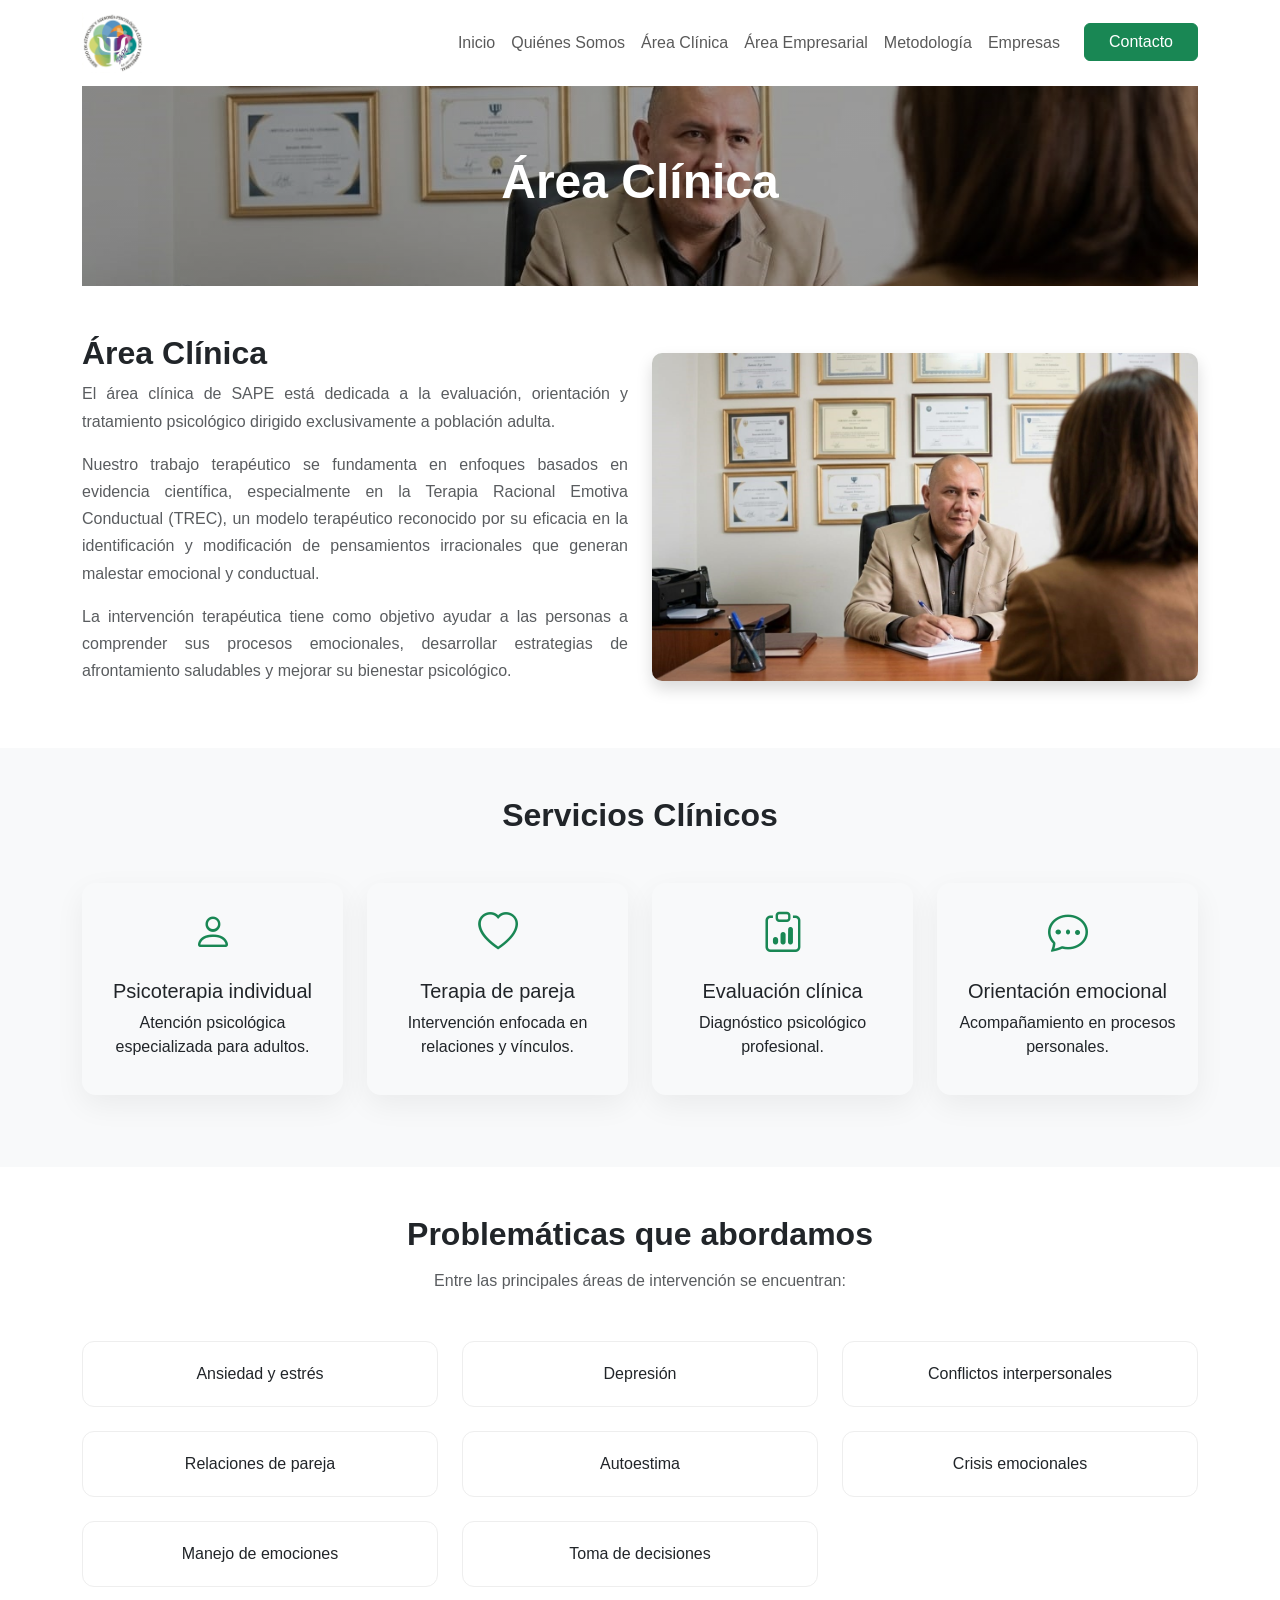
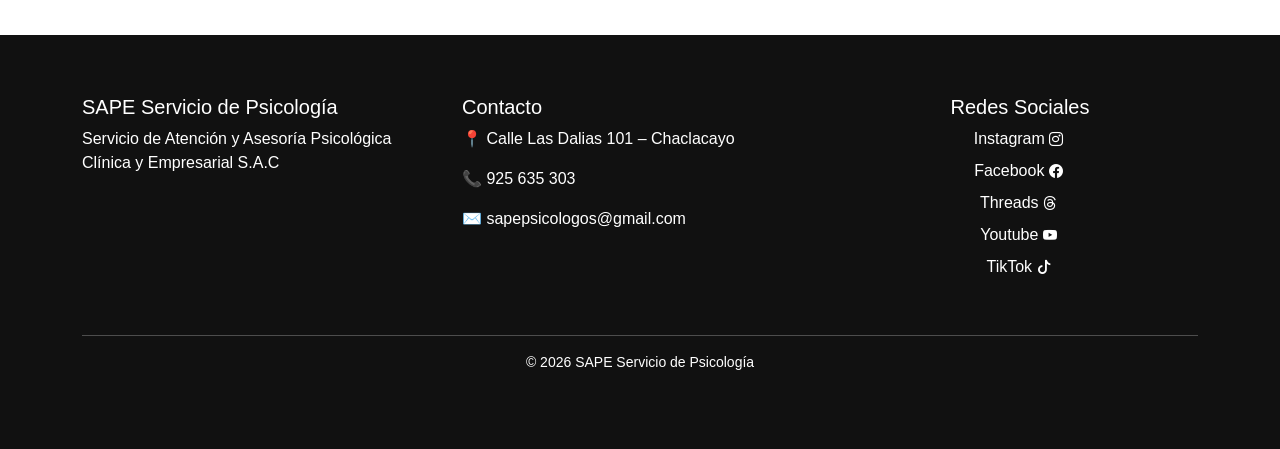
==== area-clinica.html @ 6db3fa70 "start commit" ====
<!DOCTYPE html>
<html lang="es">

<head>
<meta charset="UTF-8">
<meta name="viewport" content="width=device-width, initial-scale=1.0">

<title>Área Clínica | SAPE</title>

<!-- Bootstrap -->
  <link href="https://cdn.jsdelivr.net/npm/bootstrap@5.3.0/dist/css/bootstrap.min.css" rel="stylesheet">

  <!-- Bootstrap Icons -->
  <link href="https://cdn.jsdelivr.net/npm/bootstrap-icons@1.11.3/font/bootstrap-icons.css" rel="stylesheet">

  <!-- CSS -->
  <link rel="stylesheet" href="css/styles.css">

</head>

<body>

<header class="header">
<div class="container">

<nav class="navbar navbar-expand-lg">

<a class="navbar-brand" href="index.html">
<img src="assets/img/logo-sape.jpeg" class="logo-img">
</a>

<button class="navbar-toggler" type="button" data-bs-toggle="collapse" data-bs-target="#menu">
☰
</button>

<div class="collapse navbar-collapse" id="menu">
<ul class="navbar-nav ms-auto">
        <li class="nav-item">
            <a class="nav-link" href="index.html">Inicio</a>
        </li>

        <li class="nav-item">
            <a class="nav-link" href="quienes-somos.html">Quiénes Somos</a>
        </li>

        <li class="nav-item">
            <a class="nav-link" href="area-clinica.html">Área Clínica</a>
        </li>

        <li class="nav-item">
            <a class="nav-link" href="area-empresarial.html">Área Empresarial</a>
        </li>

        <li class="nav-item">
            <a class="nav-link" href="metodologia.html">Metodología</a>
        </li>

        <li class="nav-item">
            <a class="nav-link" href="empresas.html">Empresas</a>
        </li>

        <li class="nav-item">
            <a class="btn btn-success ms-lg-3 px-4" href="contacto.html">Contacto</a>
        </li>

</ul>
</div>

</nav>

<section class="hero-clinica text-white d-flex align-items-center">
  <div class="container text-center">
    <h1 class="fw-bold display-5">Área Clínica</h1>
    
  </div>
</section>

</div>
</header>

<section class="section py-5">
  <div class="container">
  <div class="row align-items-center">

  <div class="col-lg-6">
    <h2 class="fw-bold md-3">Área Clínica</h2>

      <p class="texto-justificado text-muted">
        El área clínica de SAPE está dedicada a la evaluación, orientación y tratamiento psicológico
        dirigido exclusivamente a población adulta.
      </p>

      <p class="texto-justificado text-muted">
        Nuestro trabajo terapéutico se fundamenta en enfoques basados en evidencia científica,
        especialmente en la Terapia Racional Emotiva Conductual (TREC), un modelo terapéutico 
        reconocido por su eficacia en la identificación y modificación de pensamientos irracionales que generan malestar emocional y conductual.
      </p>

      <p class="texto-justificado text-muted">
        La intervención terapéutica tiene como objetivo ayudar a las personas a comprender sus procesos emocionales, desarrollar estrategias de afrontamiento saludables y mejorar su bienestar psicológico.
      </p>
      </div>

      <div class="col-lg-6">
        <img src="assets/img/clinica.jpeg" class="img-fluid shadow">
      </div>
      </div>
      </div>
</section>

      <section class="py-5 bg-light">
  <div class="container text-center">
    <h2 class="fw-bold mb-5">Servicios Clínicos</h2>

    <div class="row">

      <div class="col-md-3 mb-4">
        <div class="service-card h-100">
          <i class="bi bi-person fs-1 text-success"></i>
          <h5 class="mt-3">Psicoterapia individual</h5>
          <p>Atención psicológica especializada para adultos.</p>
        </div>
      </div>

      <div class="col-md-3 mb-4">
        <div class="service-card h-100">
          <i class="bi bi-heart fs-1 text-success"></i>
          <h5 class="mt-3">Terapia de pareja</h5>
          <p>Intervención enfocada en relaciones y vínculos.</p>
        </div>
      </div>

      <div class="col-md-3 mb-4">
        <div class="service-card h-100">
          <i class="bi bi-clipboard-data fs-1 text-success"></i>
          <h5 class="mt-3">Evaluación clínica</h5>
          <p>Diagnóstico psicológico profesional.</p>
        </div>
      </div>

      <div class="col-md-3 mb-4">
        <div class="service-card h-100">
          <i class="bi bi-chat-dots fs-1 text-success"></i>
          <h5 class="mt-3">Orientación emocional</h5>
          <p>Acompañamiento en procesos personales.</p>
        </div>
      </div>

    </div>
  </div>
</section>

<section class="py-5">
  <div class="container">
    <h2 class="fw-bold text-center mb-3">Problemáticas que abordamos</h2>
    <p class="text-center text-muted mb-5">
      Entre las principales áreas de intervención se encuentran:
    </p>

    <div class="row">

      <div class="col-md-4 mb-4">
        <div class="problema-card">
          Ansiedad y estrés
        </div>
      </div>

      <div class="col-md-4 mb-4">
        <div class="problema-card">
          Depresión
        </div>
      </div>

      <div class="col-md-4 mb-4">
        <div class="problema-card">
          Conflictos interpersonales
        </div>
      </div>

      <div class="col-md-4 mb-4">
        <div class="problema-card">
          Relaciones de pareja
        </div>
      </div>

      <div class="col-md-4 mb-4">
        <div class="problema-card">
          Autoestima
        </div>
      </div>

      <div class="col-md-4 mb-4">
        <div class="problema-card">
          Crisis emocionales
        </div>
      </div>

      <div class="col-md-4 mb-center">
        <div class="problema-card">
          Manejo de emociones
        </div>
      </div>

      <div class="col-md-4 mb-center">
        <div class="problema-card">
          Toma de decisiones
        </div>
      </div>

    </div>
  </div>
</section>

<!-- FOOTER -->
 <footer class="footer">
      <div class="container">
        <div class="row g-4">
          <div class="col-lg-4">
            <h5>SAPE Servicio de Psicología</h5>

            <p>
              Servicio de Atención y Asesoría Psicológica Clínica y Empresarial
              S.A.C
            </p>
          </div>

          <div class="col-lg-4">
            <h5>Contacto</h5>

            <p>📍 Calle Las Dalias 101 – Chaclacayo</p>

            <p>📞 925 635 303</p>

            <p>✉️ sapepsicologos@gmail.com</p>
          </div>

          <div class="col-lg-4 text-center">
            <h5>Redes Sociales</h5>

            <a href="https://www.instagram.com/sapepsicologia" target="_blank">Instagram
            <i class="bi bi-instagram"></i>
            </a>

            <a href="https://www.facebook.com/sapepsicologos" target="_blank">Facebook
            <i class="bi bi-facebook"></i>
            </a>

            <a href="https://threads.net/@sapepsicologia" target="_blank">Threads
            <i class="bi bi-threads"></i>
            </a>

            <a href="https://www.youtube.com/@sapepsicologos" target="_blank">Youtube
            <i class="bi bi-youtube"></i>
            </a>
          
            <a href="https://www.tiktok.com/@sapepsicologos" target="_blank">TikTok
            <i class="bi bi-tiktok"></i>
            </a>
              
          </div>
        </div>

        <hr class="mt-5" />

        <p class="text-center small">© 2026 SAPE Servicio de Psicología</p>
         
      </div>
    </footer>

    <script src="https://cdn.jsdelivr.net/npm/bootstrap@5.3.8/dist/js/bootstrap.bundle.min.js"></script>
    <script src="js/main.js"></script>
  </body>
</html>
---- css/styles.css ----
body {
  font-family: Arial, Helvetica, sans-serif;
}

/* NAVBAR */

.logo-img{
  max-height: 60px;
  width: auto;
}

.navbar {
  position:relative;
  z-index: 1000;
  transition: all 0.3s ease;
}

.nav-menu{
  pointer-events: auto;
}

.nav-link{
  cursor:pointer;
}

.navbar.scrolled {
  background: white;
  box-shadow: 0 10px 20px rgba(0, 0, 0, 0.08);
  padding: 10px 0;
}

/* HERO */

.hero-quienes {
  height: 300px;
  background: linear-gradient(rgba(0,0,0,0.6), rgba(0,0,0,0.6)),
              url('../assets/img/hero.jpeg');
  background-size: cover;
  background-position: center;
}

.hero {
  background: linear-gradient(135deg, #198754, #157347);
  color: rgb(248, 246, 246);
  padding: 140px 0;
  border-radius: 6px;
}

.img-fluid{
  border-radius: 10px;
}
/* SERVICES */

.service-card {
  max-width: 350px;
  margin:auto;
  border: none;
  align-items: center;
  border-radius: 14px;
  box-shadow: 0 10px 30px rgba(0, 0, 0, 0.06);
  transition: transform 0.35s ease, box-shadow 0.35s ease;
  padding: 20px;
}

.service-card:hover {
  transform: translateY(-8px);
  box-shadow: 0 20px 50px rgba(0, 0, 0, 0.12);
}

.service-icon {
  font-size: 60px;
}

/* CLIENTS */

.client-logo {
  max-width: 130px;
  margin: auto;
  display: block;
  filter:grayscale(none);
  opacity:1;

  transition: transform 0.3s ease, box-shadow 0.3s ease;

}

.client-logo:hover{
  filter:grayscale(none);
  opacity:1;
  transform:scale(1.08);
}

/* BENEFITS */

.benefit-item {
  display: flex;
  gap: 15px;
  margin-bottom: 20px;
  align-items: flex-start;
}

.benefit-icon {
  width: 40px;
  height: 40px;
  display: flex;
  align-items: center;
  justify-content: center;
  background: #198754;
  color: white;
  border-radius: 50%;
  font-weight: bold;
  flex-shrink: 0;
}

.benefits img {
  box-shadow: 0 20px 40px rgba(0, 0, 0, 0.1);
}
/* STATS */

.stats {
  background: #198754;
  color: white;
  padding: 80px 0;
}

.stats h2 {
  font-size: 40px;
  font-weight: bold;
}

/* TESTIMONIOS */

.testimonial-card {
  background: white;
  padding: 30px;
  border-radius: 14px;
  box-shadow: 0 10px 30px rgba(0, 0, 0, 0.08);
  transition: transform 0.35s ease, box-shadow 0.35s ease;
}

.testimonial-card:hover {
  transform: translateY(-8px);
  box-shadow: 0 20px 50px rgba(0, 0, 0, 0.15);
}

.testimonial-text {
  font-style: italic;
  color: #555;
  margin-bottom: 15px;
}

.testimonial-stars {
  color: #ffc107;
  font-size: 20px;
  margin-bottom: 10px;
}

.testimonial-author {
  font-weight: 600;
  color: #333;
  margin: 0;
}

/* CTA */

.cta {
  padding: 80px 0;
}

/* FOOTER */

.footer {
  background: #111;
  color: white;
  padding: 60px 0;
  text-decoration: none;
}

/* SCROLL ANIMATION */

.reveal {
  opacity: 0;
  transform: translateY(40px);
  transition: all 0.8s ease;
}

.reveal.active {
  opacity: 1;
  transform: translateY(0);
}

.footer a {
  display: block;
  margin-bottom: 8px;
  color: white;
  text-decoration: none;
  transition: 0.3s;
}

.footer a i {
  margin-right: 3px;
  font-size: 14px;
}

.footer a:hover {
  color: #3fa796;
}

.card-hover:hover {
  transform: translateY(-6px);
  box-shadow: 0 10px 25px rgba(0,0,0,0.6);
}

.valor-card {
  transition: 0.3s;
}

.valor-card:hover {
  background: #f8f9fa;
  transform: scale(1.03);
}

.texto-justificado{
  text-align:justify;
  line-height: 1.7;
  text-align-last: left;
}

.hero-clinica {
  height: 200px;
  background: linear-gradient(rgba(0,0,0,0.35), rgba(0,0,0,0.35)),
              url('../assets/img/clinica.jpeg');
  background-size: cover;
  background-position: center;
}

.problema-card {
  background: white;
  padding: 20px;
  border-radius: 12px;
  text-align: center;
  font-weight: 500;
  border: 1px solid #eee;
  transition: all 0.3s ease;
}

.problema-card:hover {
  background: #198754;
  color: white;
  transform: translateY(-6px);
  box-shadow: 0 10px 25px rgba(0,0,0,0.1);
}

.hero-empresarial {
  height: 300px;
  background: linear-gradient(rgba(0,0,0,0.4), rgba(0,0,0,0.4)),
              url('../assets/img/team.jpeg');
  background-size: cover;
  background-position: center;
}
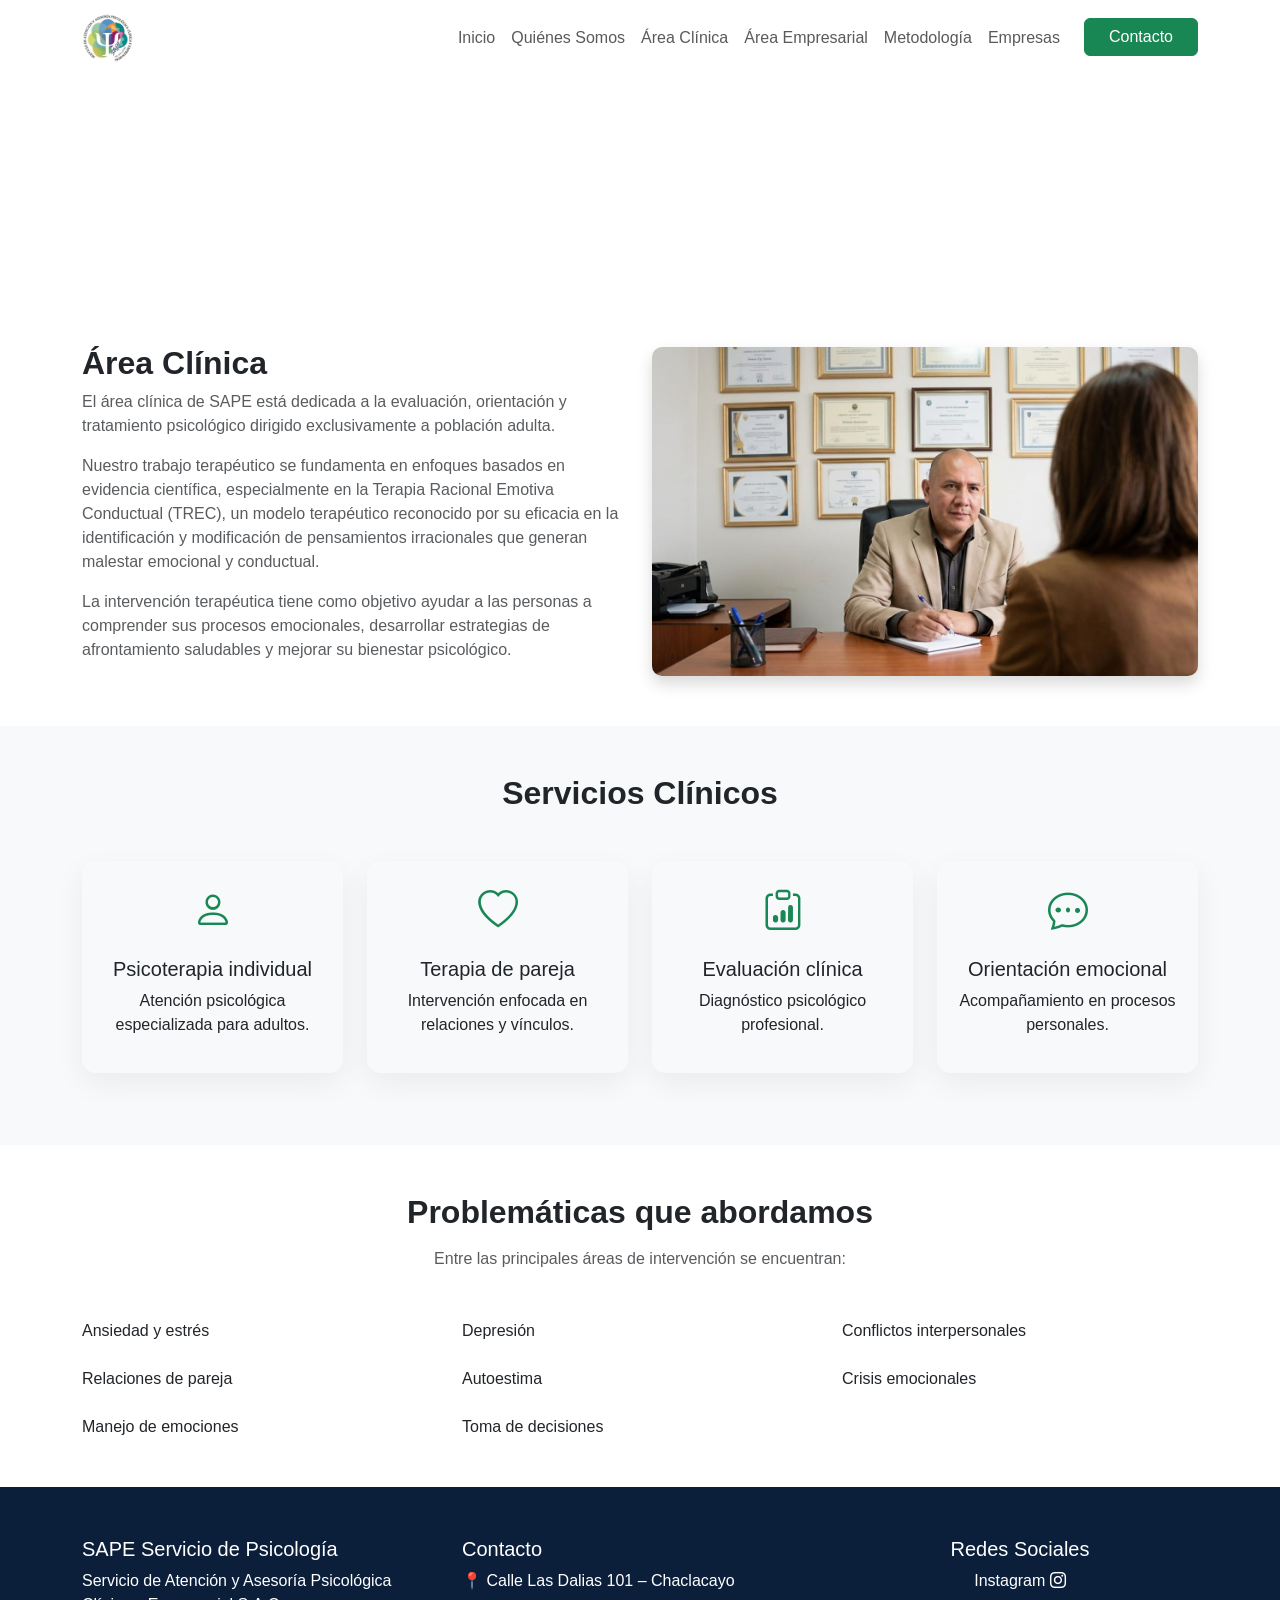
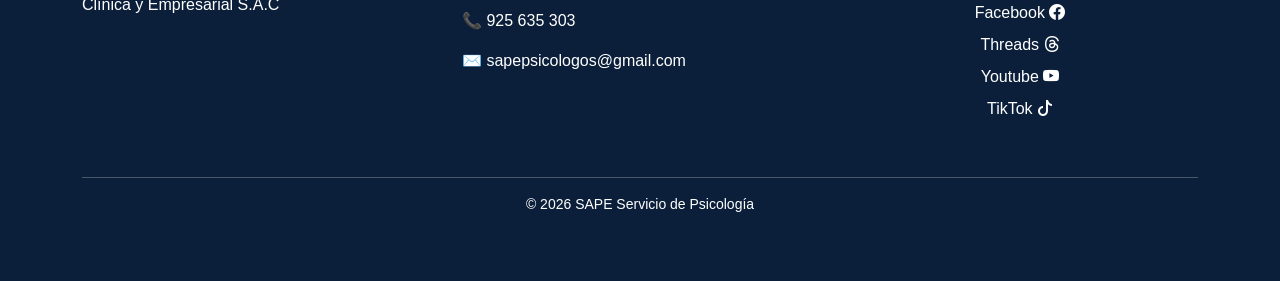
==== commit d4dc30c5: "Actualización del sitio" ====
--- a/area-clinica.html
+++ b/area-clinica.html
@@ -67,6 +67,9 @@
 </div>
 
 </nav>
+
+</div>
+</header>
 
 <section class="hero-clinica text-white d-flex align-items-center">
   <div class="container text-center">
@@ -74,9 +77,6 @@
     
   </div>
 </section>
-
-</div>
-</header>
 
 <section class="section py-5">
   <div class="container">
--- a/css/styles.css
+++ b/css/styles.css
@@ -1,122 +1,132 @@
-body {
+/* RESET */
+* {
+  margin: 0;
+  padding: 0;
+  box-sizing: border-box;
+}
+
+html, body {
+  overflow-x: hidden;
+  width: 100%;
   font-family: Arial, Helvetica, sans-serif;
 }
 
+/* VARIABLES */
+:root {
+  --azul-principal: #0b1f3a;
+  --verde-acento: #3fa796;
+  --gris-claro: #f4f6f9;
+}
+
 /* NAVBAR */
-
-.logo-img{
-  max-height: 60px;
+.logo-img {
+  height: 50px;
   width: auto;
+  border-radius: 20%;
 }
 
 .navbar {
-  position:relative;
   z-index: 1000;
   transition: all 0.3s ease;
 }
 
-.nav-menu{
-  pointer-events: auto;
-}
-
-.nav-link{
-  cursor:pointer;
-}
-
 .navbar.scrolled {
   background: white;
-  box-shadow: 0 10px 20px rgba(0, 0, 0, 0.08);
-  padding: 10px 0;
+  box-shadow: 0 10px 20px rgba(0,0,0,0.08);
 }
 
 /* HERO */
-
-.hero-quienes {
-  height: 300px;
-  background: linear-gradient(rgba(0,0,0,0.6), rgba(0,0,0,0.6)),
-              url('../assets/img/hero.jpeg');
-  background-size: cover;
-  background-position: center;
-}
-
 .hero {
   background: linear-gradient(135deg, #198754, #157347);
   color: rgb(248, 246, 246);
-  padding: 140px 0;
-  border-radius: 6px;
-}
-
-.img-fluid{
+  padding: 100px 0;
+  min-height: auto;
+  display: flex;
+  align-items: center;
+  overflow: hidden;
+}
+
+.hero-img{
+    width:100%;
+    height: auto;
+    display: block;
+}
+
+.hero-empresarial,
+.hero-quienes,
+.hero-clinica {
+  background: linear-gradient(135 deg, #0b1f3a, #3fa796);
+  height: 220px;
+  display:flex;
+  align-items:center;
+  justify-content: center;
+  text-align: center;
+  color: white;
+}
+
+.hero-clinica h1{
+  margin:0;
+}
+.hero-empresarial {
+  background: linear-gradient(rgba(0,0,0,0.4), rgba(0,0,0,0.4)),
+              url('../assets/img/team.jpeg');
+}
+
+/* IMAGES */
+.img-fluid {
   border-radius: 10px;
 }
+
 /* SERVICES */
-
 .service-card {
   max-width: 350px;
-  margin:auto;
-  border: none;
-  align-items: center;
+  margin: auto;
   border-radius: 14px;
-  box-shadow: 0 10px 30px rgba(0, 0, 0, 0.06);
-  transition: transform 0.35s ease, box-shadow 0.35s ease;
+  box-shadow: 0 10px 30px rgba(0,0,0,0.06);
+  transition: 0.3s;
   padding: 20px;
 }
 
 .service-card:hover {
   transform: translateY(-8px);
-  box-shadow: 0 20px 50px rgba(0, 0, 0, 0.12);
+  box-shadow: 0 20px 50px rgba(0,0,0,0.12);
 }
 
 .service-icon {
   font-size: 60px;
 }
 
-/* CLIENTS */
-
+/* CLIENT LOGOS */
 .client-logo {
   max-width: 130px;
   margin: auto;
   display: block;
-  filter:grayscale(none);
-  opacity:1;
-
-  transition: transform 0.3s ease, box-shadow 0.3s ease;
-
-}
-
-.client-logo:hover{
-  filter:grayscale(none);
-  opacity:1;
-  transform:scale(1.08);
+  transition: 0.3s;
+}
+
+.client-logo:hover {
+  transform: scale(1.08);
 }
 
 /* BENEFITS */
-
 .benefit-item {
   display: flex;
   gap: 15px;
   margin-bottom: 20px;
-  align-items: flex-start;
 }
 
 .benefit-icon {
   width: 40px;
   height: 40px;
+  background: #198754;
+  color: white;
   display: flex;
   align-items: center;
   justify-content: center;
-  background: #198754;
-  color: white;
   border-radius: 50%;
-  font-weight: bold;
-  flex-shrink: 0;
-}
-
-.benefits img {
-  box-shadow: 0 20px 40px rgba(0, 0, 0, 0.1);
-}
+}
+
 /* STATS */
-
 .stats {
   background: #198754;
   color: white;
@@ -129,59 +139,62 @@
 }
 
 /* TESTIMONIOS */
-
 .testimonial-card {
   background: white;
   padding: 30px;
   border-radius: 14px;
-  box-shadow: 0 10px 30px rgba(0, 0, 0, 0.08);
-  transition: transform 0.35s ease, box-shadow 0.35s ease;
+  box-shadow: 0 10px 30px rgba(0,0,0,0.08);
+  transition: 0.3s;
 }
 
 .testimonial-card:hover {
   transform: translateY(-8px);
-  box-shadow: 0 20px 50px rgba(0, 0, 0, 0.15);
+  box-shadow: 0 20px 50px rgba(0,0,0,0.15);
 }
 
 .testimonial-text {
   font-style: italic;
   color: #555;
-  margin-bottom: 15px;
 }
 
 .testimonial-stars {
   color: #ffc107;
-  font-size: 20px;
-  margin-bottom: 10px;
 }
 
 .testimonial-author {
   font-weight: 600;
-  color: #333;
-  margin: 0;
 }
 
 /* CTA */
-
 .cta {
+  background: var(--verde-acento);
+  color: white;
   padding: 80px 0;
 }
 
-/* FOOTER */
-
+/* FOOTER (UNIFICADO) */
 .footer {
-  background: #111;
-  color: white;
-  padding: 60px 0;
+  background: var(--azul-principal);
+  color: white;
+  padding: 50px 0;
+}
+
+.footer a {
+  color: white;
   text-decoration: none;
-}
-
-/* SCROLL ANIMATION */
-
+  display: block;
+  margin-bottom: 8px;
+}
+
+.footer a:hover {
+  color: var(--verde-acento);
+}
+
+/* ANIMACIÓN */
 .reveal {
-  opacity: 0;
+  opacity: 1;
   transform: translateY(40px);
-  transition: all 0.8s ease;
+  transition: 0.8s;
 }
 
 .reveal.active {
@@ -189,72 +202,54 @@
   transform: translateY(0);
 }
 
-.footer a {
-  display: block;
-  margin-bottom: 8px;
-  color: white;
-  text-decoration: none;
-  transition: 0.3s;
-}
-
-.footer a i {
-  margin-right: 3px;
-  font-size: 14px;
-}
-
-.footer a:hover {
-  color: #3fa796;
-}
-
-.card-hover:hover {
-  transform: translateY(-6px);
-  box-shadow: 0 10px 25px rgba(0,0,0,0.6);
-}
-
-.valor-card {
-  transition: 0.3s;
-}
-
-.valor-card:hover {
-  background: #f8f9fa;
-  transform: scale(1.03);
-}
-
-.texto-justificado{
-  text-align:justify;
-  line-height: 1.7;
-  text-align-last: left;
-}
-
-.hero-clinica {
-  height: 200px;
-  background: linear-gradient(rgba(0,0,0,0.35), rgba(0,0,0,0.35)),
-              url('../assets/img/clinica.jpeg');
-  background-size: cover;
-  background-position: center;
-}
-
-.problema-card {
-  background: white;
-  padding: 20px;
-  border-radius: 12px;
-  text-align: center;
-  font-weight: 500;
-  border: 1px solid #eee;
-  transition: all 0.3s ease;
-}
-
-.problema-card:hover {
-  background: #198754;
-  color: white;
-  transform: translateY(-6px);
-  box-shadow: 0 10px 25px rgba(0,0,0,0.1);
-}
-
-.hero-empresarial {
-  height: 300px;
-  background: linear-gradient(rgba(0,0,0,0.4), rgba(0,0,0,0.4)),
-              url('../assets/img/team.jpeg');
-  background-size: cover;
-  background-position: center;
+/* RESPONSIVE */
+@media (max-width: 768px) {
+
+  .logo-img {
+    height: 40px;
+  }
+
+  .hero {
+    padding: 60px 20px;
+    min-height: auto;
+    text-align: center;
+  }
+
+  .hero-img{
+    margin-top: 20px;
+  }
+
+  .hero h1 {
+    font-size: 28px;
+  }
+
+  .hero-clinica{
+    height: 180px;
+    padding:20px;
+  }
+
+  .hero-clinica h1{
+    font-size: 26px;
+  }
+
+  .about-grid {
+    grid-template-columns: 1fr;
+  }
+
+  .valores-grid {
+    grid-template-columns: 1fr;
+  }
+
+  .stats h2 {
+    font-size: 30px;
+  }
+  .reveal {
+    opacity: 1;
+    transform: none;
+  }
+
+.section{
+    position: relative;
+    z-index:1;
+  }
 }
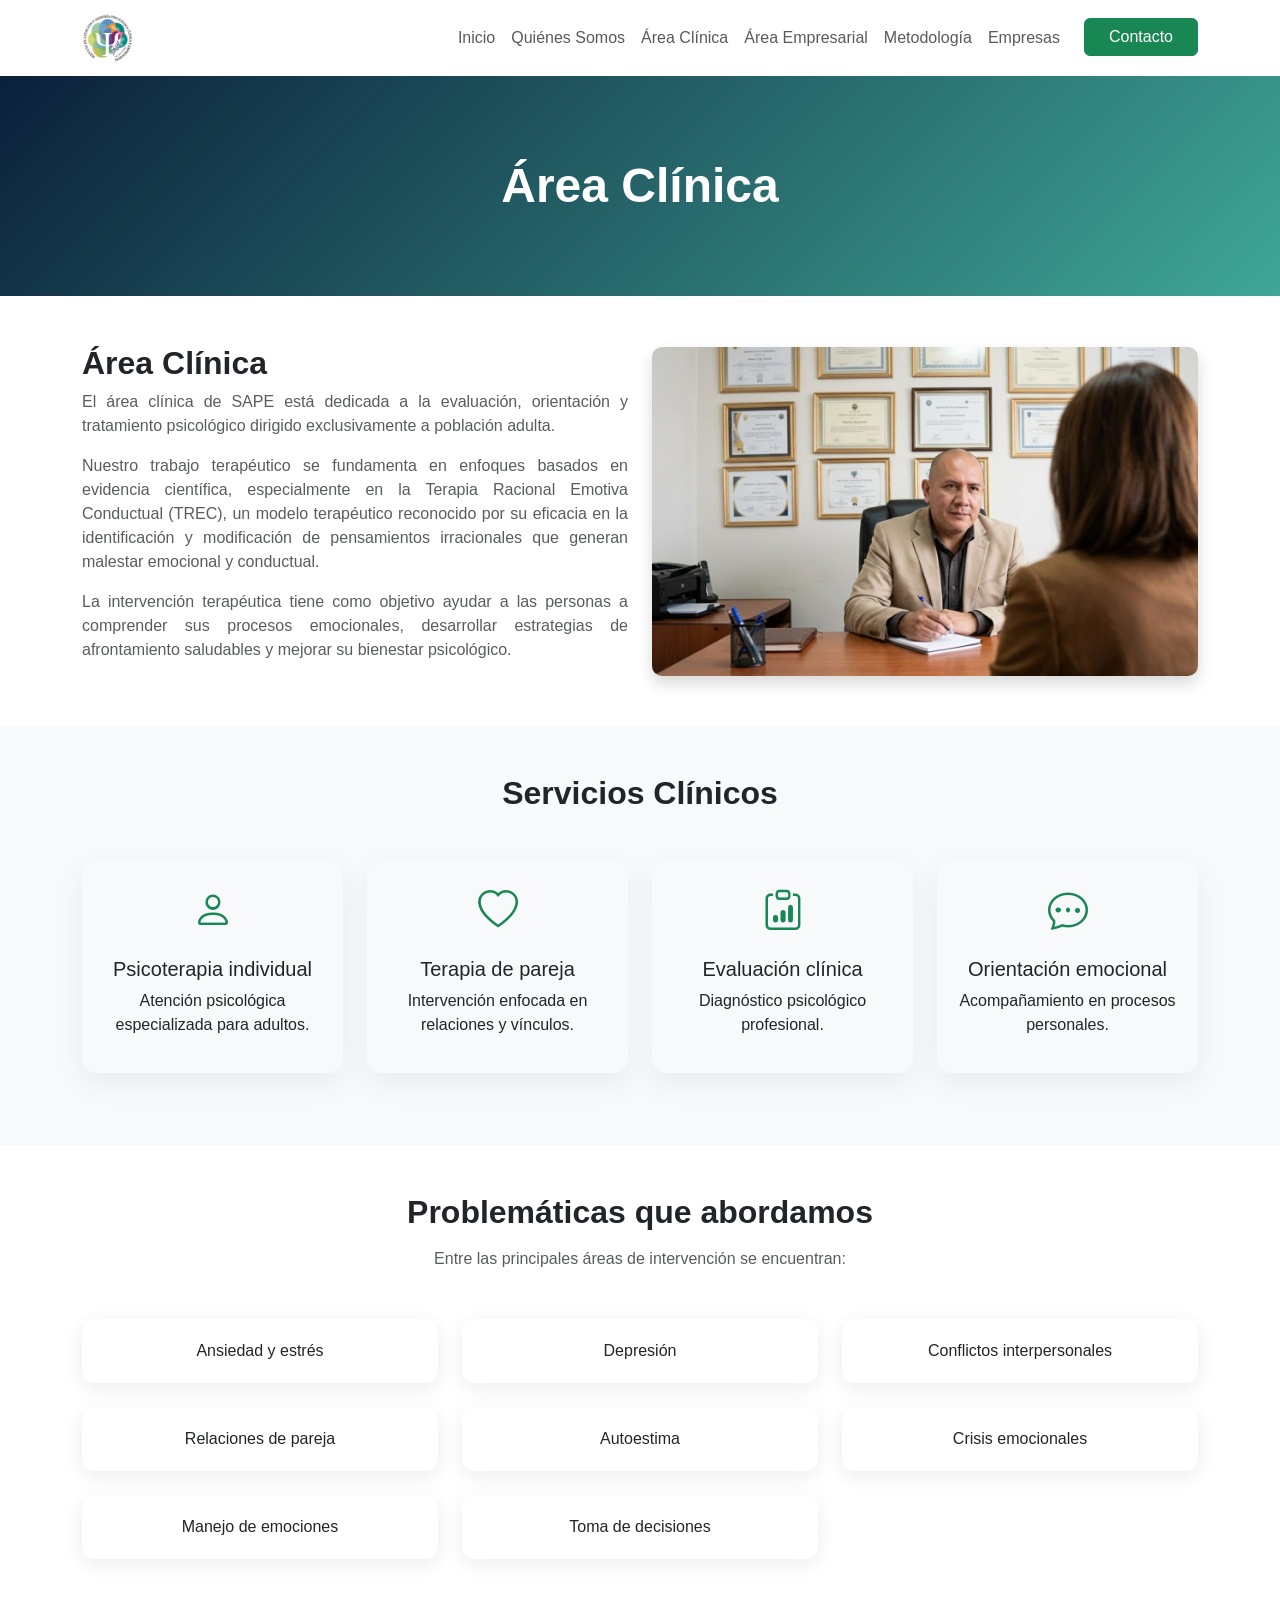
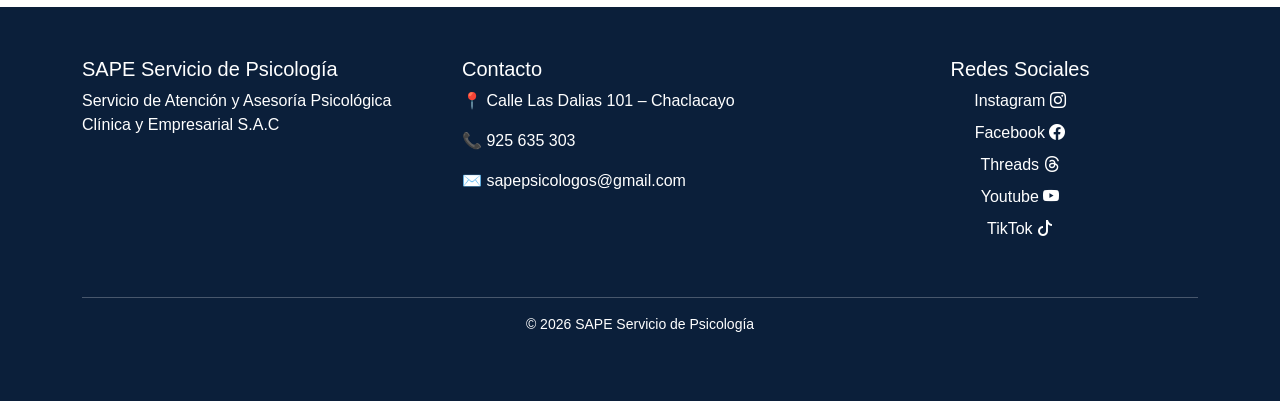
==== commit d4be0623: "Actualización del sitio" ====
--- a/area-clinica.html
+++ b/area-clinica.html
@@ -159,49 +159,49 @@
 
     <div class="row">
 
-      <div class="col-md-4 mb-4">
+      <div class="col-12 col-md-4 mb-4">
         <div class="problema-card">
           Ansiedad y estrés
         </div>
       </div>
 
-      <div class="col-md-4 mb-4">
+      <div class="col-12 col-md-4 mb-4">
         <div class="problema-card">
           Depresión
         </div>
       </div>
 
-      <div class="col-md-4 mb-4">
+      <div class="col-12 col-md-4 mb-4">
         <div class="problema-card">
           Conflictos interpersonales
         </div>
       </div>
 
-      <div class="col-md-4 mb-4">
+      <div class="col-12 col-md-4 mb-4">
         <div class="problema-card">
           Relaciones de pareja
         </div>
       </div>
 
-      <div class="col-md-4 mb-4">
+      <div class="col-12 col-md-4 mb-4">
         <div class="problema-card">
           Autoestima
         </div>
       </div>
 
-      <div class="col-md-4 mb-4">
+      <div class="col-12 col-md-4 mb-4">
         <div class="problema-card">
           Crisis emocionales
         </div>
       </div>
 
-      <div class="col-md-4 mb-center">
+      <div class="col-12 col-md-4 mb-center">
         <div class="problema-card">
           Manejo de emociones
         </div>
       </div>
 
-      <div class="col-md-4 mb-center">
+      <div class="col-12 col-md-4 mb-center">
         <div class="problema-card">
           Toma de decisiones
         </div>
--- a/css/styles.css
+++ b/css/styles.css
@@ -55,7 +55,7 @@
 .hero-empresarial,
 .hero-quienes,
 .hero-clinica {
-  background: linear-gradient(135 deg, #0b1f3a, #3fa796);
+  background: linear-gradient(135deg, #0b1f3a, #3fa796);
   height: 220px;
   display:flex;
   align-items:center;
@@ -66,10 +66,6 @@
 
 .hero-clinica h1{
   margin:0;
-}
-.hero-empresarial {
-  background: linear-gradient(rgba(0,0,0,0.4), rgba(0,0,0,0.4)),
-              url('../assets/img/team.jpeg');
 }
 
 /* IMAGES */
@@ -252,4 +248,22 @@
     position: relative;
     z-index:1;
   }
+}
+
+.texto-justificado {
+  text-align: justify;
+}
+
+.problema-card {
+  background: white;
+  padding: 20px;
+  text-align: center;
+  border-radius: 12px;
+  box-shadow: 0 5px 20px rgba(0,0,0,0.08);
+  font-weight: 500;
+  transition: 0.3s;
+}
+
+.problema-card:hover {
+  transform: translateY(-5px);
 }
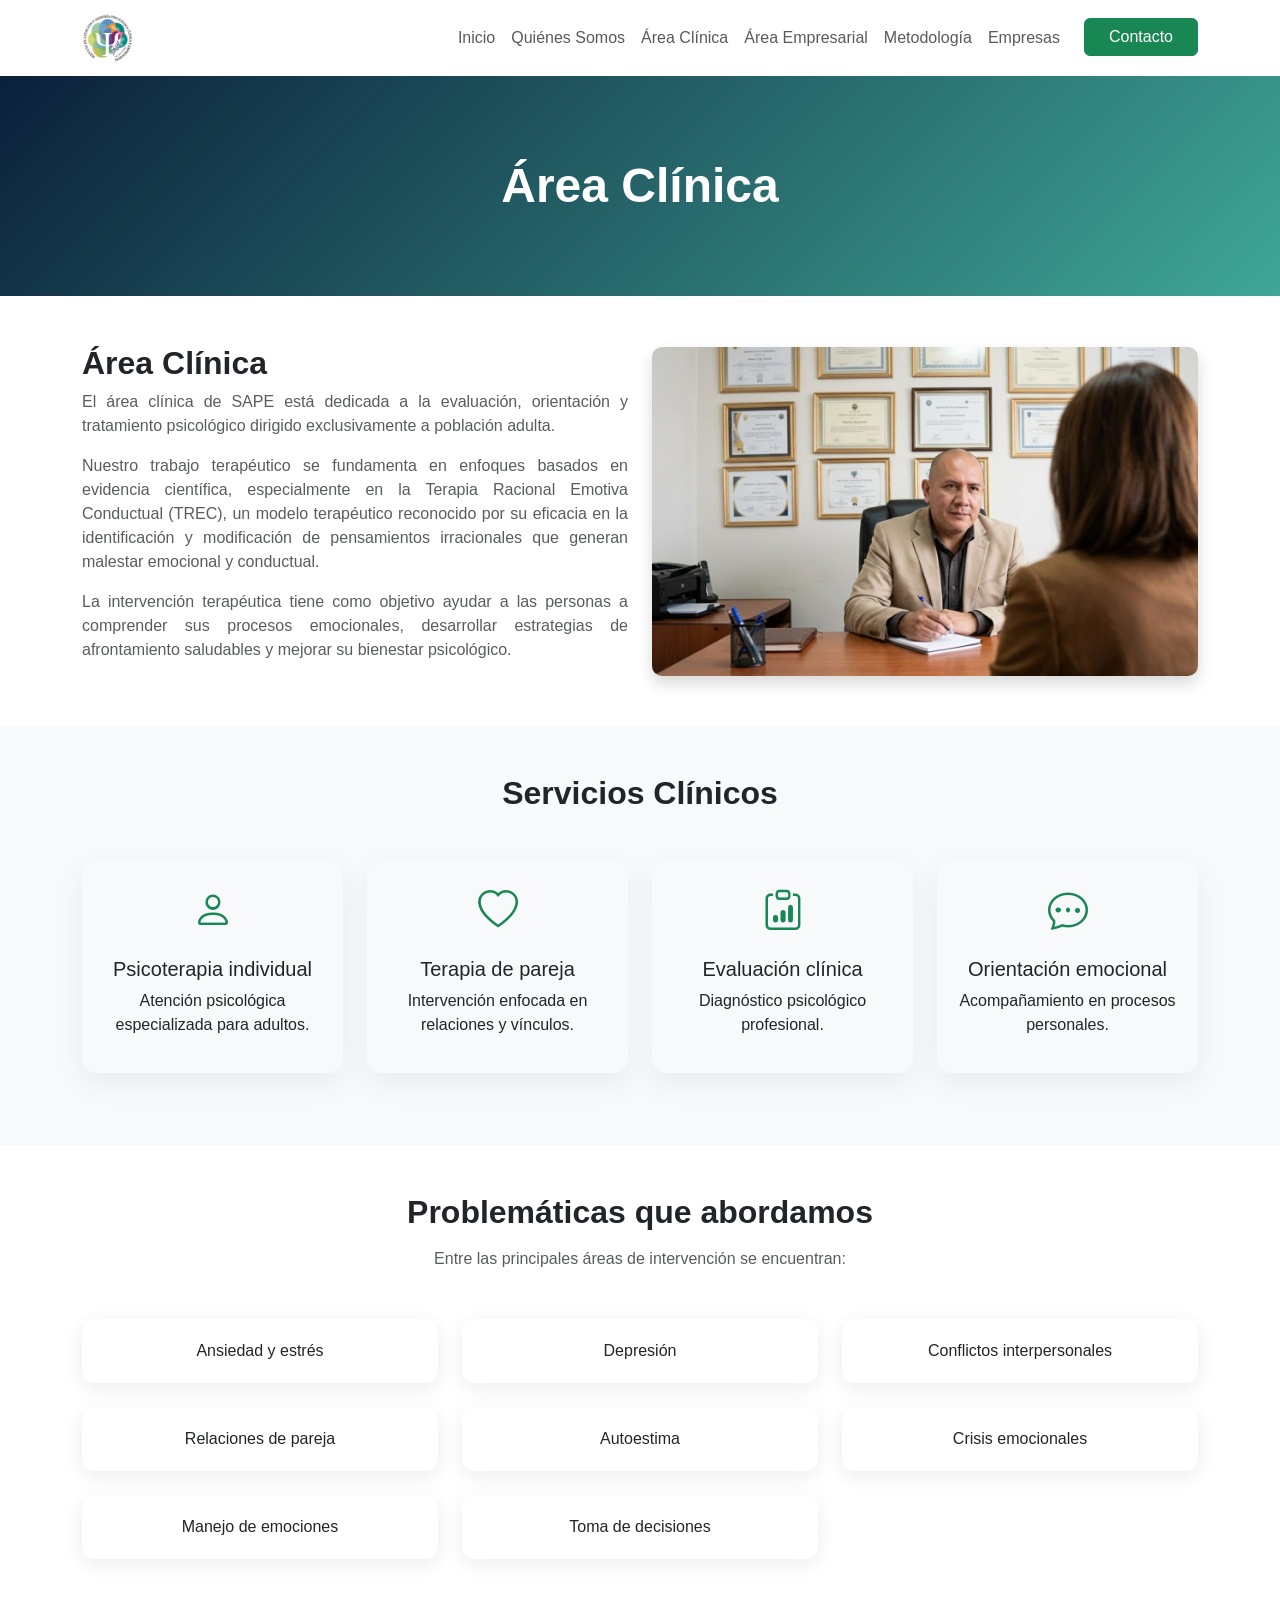
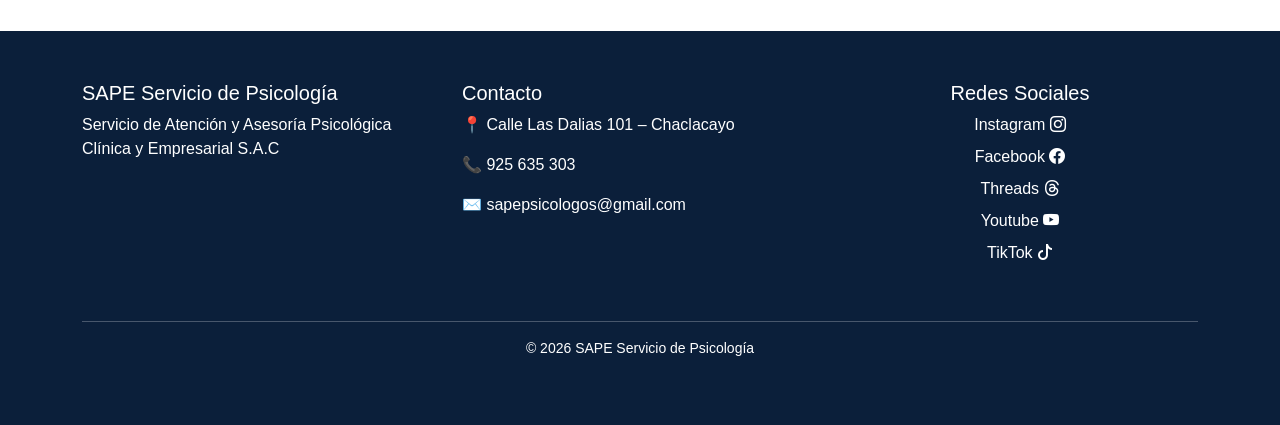
==== commit 3a2bf6cf: "Actualización del sitio" ====
--- a/area-clinica.html
+++ b/area-clinica.html
@@ -195,13 +195,13 @@
         </div>
       </div>
 
-      <div class="col-12 col-md-4 mb-center">
+      <div class="col-12 col-md-4 mb-4">
         <div class="problema-card">
           Manejo de emociones
         </div>
       </div>
 
-      <div class="col-12 col-md-4 mb-center">
+      <div class="col-12 col-md-4 mb-4">
         <div class="problema-card">
           Toma de decisiones
         </div>
--- a/css/styles.css
+++ b/css/styles.css
@@ -266,4 +266,285 @@
 
 .problema-card:hover {
   transform: translateY(-5px);
+  background-color:#157347;
+  color: white;
+
+}
+
+/* RESET */
+* {
+  margin: 0;
+  padding: 0;
+  box-sizing: border-box;
+}
+
+html, body {
+  overflow-x: hidden;
+  width: 100%;
+  font-family: Arial, Helvetica, sans-serif;
+}
+
+/* VARIABLES */
+:root {
+  --azul-principal: #0b1f3a;
+  --verde-acento: #3fa796;
+  --gris-claro: #f4f6f9;
+}
+
+/* NAVBAR */
+.logo-img {
+  height: 50px;
+  width: auto;
+  border-radius: 20%;
+}
+
+.navbar {
+  z-index: 1000;
+  transition: all 0.3s ease;
+}
+
+.navbar.scrolled {
+  background: white;
+  box-shadow: 0 10px 20px rgba(0,0,0,0.08);
+}
+
+/* HERO */
+.hero {
+  background: linear-gradient(135deg, #198754, #157347);
+  color: rgb(248, 246, 246);
+  padding: 100px 0;
+  min-height: auto;
+  display: flex;
+  align-items: center;
+  overflow: hidden;
+}
+
+.hero-img{
+    width:100%;
+    height: auto;
+    display: block;
+}
+
+.hero-empresarial,
+.hero-quienes,
+.hero-clinica {
+  background: linear-gradient(135deg, #0b1f3a, #3fa796);
+  height: 220px;
+  display:flex;
+  align-items:center;
+  justify-content: center;
+  text-align: center;
+  color: white;
+}
+
+.hero-clinica h1{
+  margin:0;
+}
+
+/* IMAGES */
+.img-fluid {
+  border-radius: 10px;
+}
+
+/* SERVICES */
+.service-card {
+  max-width: 350px;
+  margin: auto;
+  border-radius: 14px;
+  box-shadow: 0 10px 30px rgba(0,0,0,0.06);
+  transition: 0.3s;
+  padding: 20px;
+}
+
+.service-card:hover {
+  transform: translateY(-8px);
+  box-shadow: 0 20px 50px rgba(0,0,0,0.12);
+}
+
+.service-icon {
+  font-size: 60px;
+}
+
+/* CLIENT LOGOS */
+.client-logo {
+  max-width: 130px;
+  margin: auto;
+  display: block;
+  transition: 0.3s;
+}
+
+.client-logo:hover {
+  transform: scale(1.08);
+}
+
+/* BENEFITS */
+.benefit-item {
+  display: flex;
+  gap: 15px;
+  margin-bottom: 20px;
+}
+
+.benefit-icon {
+  width: 40px;
+  height: 40px;
+  background: #198754;
+  color: white;
+  display: flex;
+  align-items: center;
+  justify-content: center;
+  border-radius: 50%;
+}
+
+/* STATS */
+.stats {
+  background: #198754;
+  color: white;
+  padding: 80px 0;
+}
+
+.stats h2 {
+  font-size: 40px;
+  font-weight: bold;
+}
+
+/* TESTIMONIOS */
+.testimonial-card {
+  background: white;
+  padding: 30px;
+  border-radius: 14px;
+  box-shadow: 0 10px 30px rgba(0,0,0,0.08);
+  transition: 0.3s;
+}
+
+.testimonial-card:hover {
+  transform: translateY(-8px);
+  box-shadow: 0 20px 50px rgba(0,0,0,0.15);
+}
+
+.testimonial-text {
+  font-style: italic;
+  color: #555;
+}
+
+.testimonial-stars {
+  color: #ffc107;
+}
+
+.testimonial-author {
+  font-weight: 600;
+}
+
+/* CTA */
+.cta {
+  background: var(--verde-acento);
+  color: white;
+  padding: 80px 0;
+}
+
+/* FOOTER (UNIFICADO) */
+.footer {
+  background: var(--azul-principal);
+  color: white;
+  padding: 50px 0;
+}
+
+.footer a {
+  color: white;
+  text-decoration: none;
+  display: block;
+  margin-bottom: 8px;
+}
+
+.footer a:hover {
+  color: var(--verde-acento);
+}
+
+/* ANIMACIÓN */
+.reveal {
+  opacity: 1;
+  transform: translateY(40px);
+  transition: 0.8s;
+}
+
+.reveal.active {
+  opacity: 1;
+  transform: translateY(0);
+}
+
+/* RESPONSIVE */
+@media (max-width: 768px) {
+
+  .logo-img {
+    height: 40px;
+  }
+
+  .hero {
+    padding: 60px 20px;
+    min-height: auto;
+    text-align: center;
+  }
+
+  .hero-img{
+    margin-top: 20px;
+  }
+
+  .hero h1 {
+    font-size: 28px;
+  }
+
+  .hero-clinica{
+    height: 180px;
+    padding:20px;
+  }
+
+  .hero-clinica h1{
+    font-size: 26px;
+  }
+
+  .about-grid {
+    grid-template-columns: 1fr;
+  }
+
+  .valores-grid {
+    grid-template-columns: 1fr;
+  }
+
+  .stats h2 {
+    font-size: 30px;
+  }
+  .reveal {
+    opacity: 1;
+    transform: none;
+  }
+
+.section{
+    position: relative;
+    z-index:1;
+  }
+}
+
+.texto-justificado {
+  text-align: justify;
+}
+
+.problema-card {
+  background: white;
+  padding: 20px;
+  text-align: center;
+  border-radius: 12px;
+  box-shadow: 0 5px 20px rgba(0,0,0,0.08);
+  font-weight: 500;
+  transition: 0.3s;
+}
+
+.problema-card:hover {
+  transform: translateY(-5px);
+  background-color:#157347;
+  color: white;
+
+}
+.problema-card:active {
+  transform: translateY(-5px);
+  background-color: #157347;
+  color: white;
 }
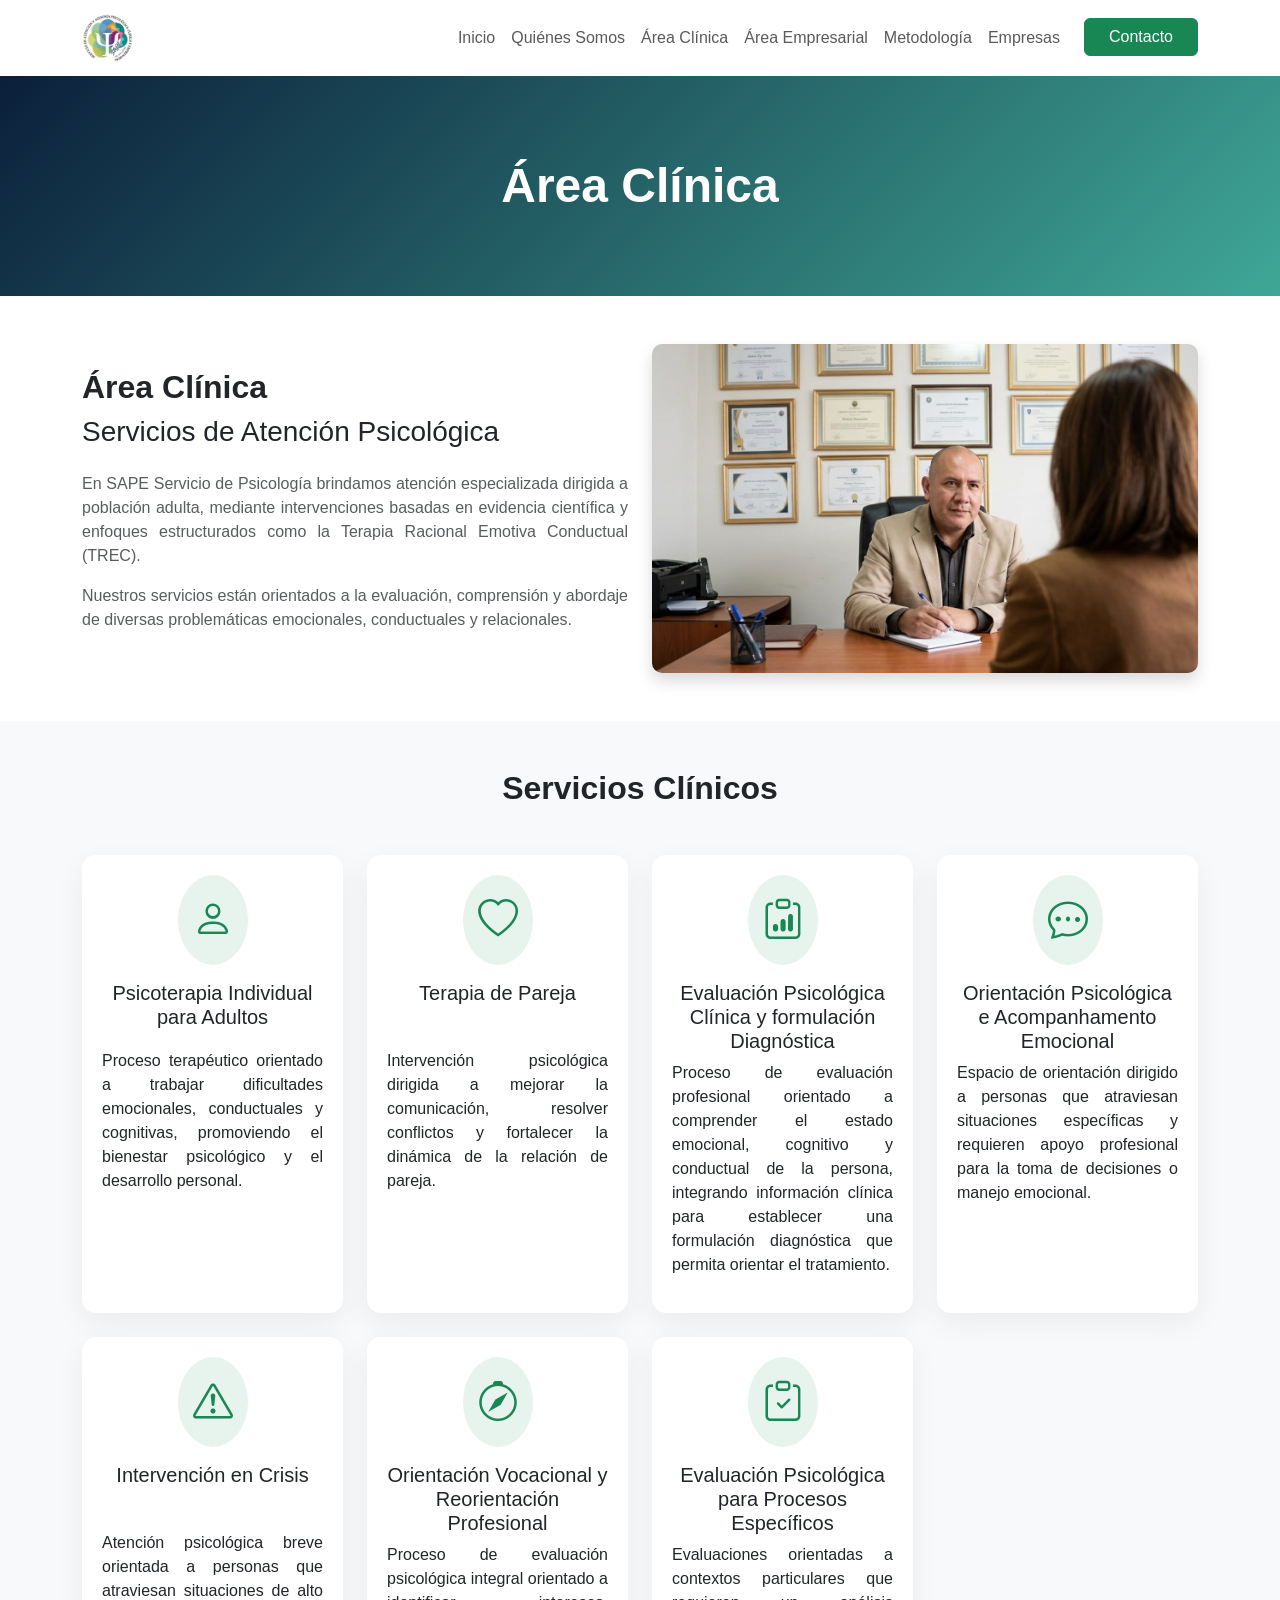
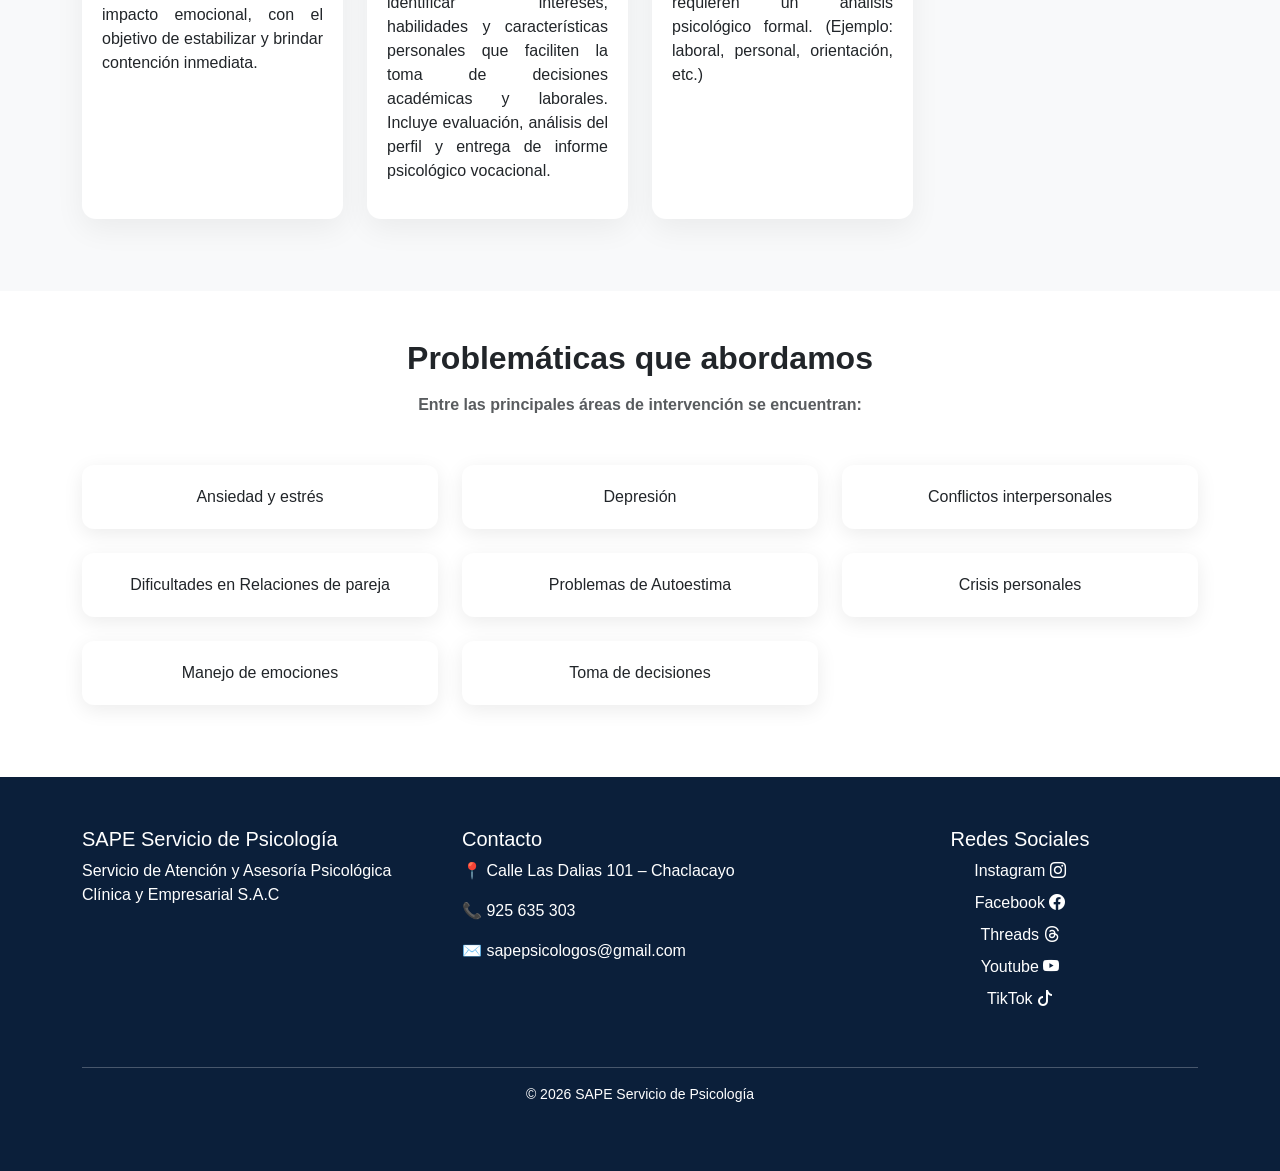
==== commit fb6871b9: "Mejora de diseño y estructura de páginas: servicios clínicos y secciones principales como en los car" ====
--- a/area-clinica.html
+++ b/area-clinica.html
@@ -84,22 +84,18 @@
 
   <div class="col-lg-6">
     <h2 class="fw-bold md-3">Área Clínica</h2>
+      <h3 class="mb-4">Servicios de Atención Psicológica</h3>
 
       <p class="texto-justificado text-muted">
-        El área clínica de SAPE está dedicada a la evaluación, orientación y tratamiento psicológico
-        dirigido exclusivamente a población adulta.
+        En SAPE Servicio de Psicología brindamos atención especializada dirigida a población adulta, mediante intervenciones basadas en evidencia 
+        científica y enfoques estructurados como la Terapia Racional Emotiva Conductual (TREC).
       </p>
 
       <p class="texto-justificado text-muted">
-        Nuestro trabajo terapéutico se fundamenta en enfoques basados en evidencia científica,
-        especialmente en la Terapia Racional Emotiva Conductual (TREC), un modelo terapéutico 
-        reconocido por su eficacia en la identificación y modificación de pensamientos irracionales que generan malestar emocional y conductual.
+        Nuestros servicios están orientados a la evaluación, comprensión y abordaje de diversas problemáticas emocionales, conductuales y relacionales.
       </p>
 
-      <p class="texto-justificado text-muted">
-        La intervención terapéutica tiene como objetivo ayudar a las personas a comprender sus procesos emocionales, desarrollar estrategias de afrontamiento saludables y mejorar su bienestar psicológico.
-      </p>
-      </div>
+  </div>
 
       <div class="col-lg-6">
         <img src="assets/img/clinica.jpeg" class="img-fluid shadow">
@@ -117,43 +113,86 @@
       <div class="col-md-3 mb-4">
         <div class="service-card h-100">
           <i class="bi bi-person fs-1 text-success"></i>
-          <h5 class="mt-3">Psicoterapia individual</h5>
-          <p>Atención psicológica especializada para adultos.</p>
+          <h5 class="mt-3">Psicoterapia Individual para Adultos</h5>
+          <p class="text-justify">
+            Proceso terapéutico orientado a trabajar dificultades emocionales, conductuales y cognitivas, promoviendo
+            el bienestar psicológico y el desarrollo personal.
+          </p>
         </div>
       </div>
 
       <div class="col-md-3 mb-4">
         <div class="service-card h-100">
           <i class="bi bi-heart fs-1 text-success"></i>
-          <h5 class="mt-3">Terapia de pareja</h5>
-          <p>Intervención enfocada en relaciones y vínculos.</p>
+          <h5 class="mt-3">Terapia de Pareja</h5>
+          <p class="text-justify">
+            Intervención psicológica dirigida a mejorar la comunicación, resolver conflictos
+            y fortalecer la dinámica de la relación de pareja.
+          </p>
         </div>
       </div>
 
       <div class="col-md-3 mb-4">
         <div class="service-card h-100">
           <i class="bi bi-clipboard-data fs-1 text-success"></i>
-          <h5 class="mt-3">Evaluación clínica</h5>
-          <p>Diagnóstico psicológico profesional.</p>
+          <h5 class="mt-3">Evaluación Psicológica Clínica y formulación Diagnóstica</h5>
+          <p class="text-justify">
+            Proceso de evaluación profesional orientado a comprender el estado emocional, cognitivo
+            y conductual de la persona, integrando información clínica para establecer una formulación diagnóstica que permita orientar el tratamiento.
+          </p>
         </div>
       </div>
 
       <div class="col-md-3 mb-4">
         <div class="service-card h-100">
           <i class="bi bi-chat-dots fs-1 text-success"></i>
-          <h5 class="mt-3">Orientación emocional</h5>
-          <p>Acompañamiento en procesos personales.</p>
-        </div>
-      </div>
-
-    </div>
-  </div>
+          <h5 class="mt-3">Orientación Psicológica e Acompanhamento Emocional</h5>
+          <p class="text-justify">
+            Espacio de orientación dirigido a personas que atraviesan situaciones específicas y requieren apoyo profesional
+            para la toma de decisiones o manejo emocional.
+          </p>
+        </div>
+      </div>
+
+      <div class="col-md-3 mb-4">
+        <div class="service-card h-100">
+          <i class="bi bi-exclamation-triangle fs-1 text-success"></i>
+          <h5 class="mt-3">Intervención en Crisis</h5>
+          <p class="text-justify">
+            Atención psicológica breve orientada a personas que atraviesan situaciones de alto impacto emocional, con el 
+            objetivo de estabilizar y brindar contención inmediata.
+          </p>
+        </div>
+      </div>
+
+      <div class="col-md-3 mb-4">
+        <div class="service-card h-100">
+          <i class="bi bi-compass fs-1 text-success"></i>
+          <h5 class="mt-3">Orientación Vocacional y Reorientación Profesional</h5>
+          <p class="text-justify">
+            Proceso de evaluación psicológica integral orientado a identificar intereses, habilidades y características personales que 
+            faciliten la toma de decisiones académicas y laborales.
+            Incluye evaluación, análisis del perfil y entrega de informe psicológico vocacional.
+          </p>
+        </div>
+      </div>
+
+      <div class="col-md-3 mb-4">
+        <div class="service-card h-100">
+          <i class="bi bi-clipboard-check fs-1 text-success"></i>
+          <h5 class="mt-3">Evaluación Psicológica para Procesos Específicos</h5>
+          <p class="text-justify">
+            Evaluaciones orientadas a contextos particulares que requieren un análisis psicológico formal.
+            (Ejemplo: laboral, personal, orientación, etc.)
+          </p>
+        </div>
+      </div>
 </section>
 
 <section class="py-5">
   <div class="container">
     <h2 class="fw-bold text-center mb-3">Problemáticas que abordamos</h2>
-    <p class="text-center text-muted mb-5">
+    <p class=" fw-bold text-center text-muted mb-5">
       Entre las principales áreas de intervención se encuentran:
     </p>
 
@@ -179,19 +218,19 @@
 
       <div class="col-12 col-md-4 mb-4">
         <div class="problema-card">
-          Relaciones de pareja
-        </div>
-      </div>
-
-      <div class="col-12 col-md-4 mb-4">
-        <div class="problema-card">
-          Autoestima
-        </div>
-      </div>
-
-      <div class="col-12 col-md-4 mb-4">
-        <div class="problema-card">
-          Crisis emocionales
+          Dificultades en Relaciones de pareja
+        </div>
+      </div>
+
+      <div class="col-12 col-md-4 mb-4">
+        <div class="problema-card">
+          Problemas de Autoestima
+        </div>
+      </div>
+
+      <div class="col-12 col-md-4 mb-4">
+        <div class="problema-card">
+          Crisis personales
         </div>
       </div>
 
@@ -206,7 +245,6 @@
           Toma de decisiones
         </div>
       </div>
-
     </div>
   </div>
 </section>
--- a/css/styles.css
+++ b/css/styles.css
@@ -75,17 +75,35 @@
 
 /* SERVICES */
 .service-card {
+  background:#fff ;
   max-width: 350px;
   margin: auto;
   border-radius: 14px;
   box-shadow: 0 10px 30px rgba(0,0,0,0.06);
   transition: 0.3s;
-  padding: 20px;
+  padding: 25px;
+  text-align: center;
 }
 
 .service-card:hover {
   transform: translateY(-8px);
   box-shadow: 0 20px 50px rgba(0,0,0,0.12);
+}
+
+.service-card p {
+  text-align: justify;
+  text-justify: inter-word;
+}
+
+.service-card h5 {
+  min-height: 60px; /* evita que los títulos desordenen las cards */
+}
+
+.service-card i {
+  display: inline-block;
+  padding: 15px;
+  border-radius: 50%;
+  background-color: rgba(25, 135, 84, 0.1); /* verde suave */
 }
 
 .service-icon {
@@ -107,19 +125,23 @@
 /* BENEFITS */
 .benefit-item {
   display: flex;
+  align-items:flex-start;
   gap: 15px;
   margin-bottom: 20px;
 }
 
 .benefit-icon {
-  width: 40px;
-  height: 40px;
+  min-width: 50px;
+  width:50px;
+  height: 50px;
+  font-size: 18px;
   background: #198754;
   color: white;
-  display: flex;
+  display:flex;
   align-items: center;
   justify-content: center;
   border-radius: 50%;
+  flex-shrink: 0;
 }
 
 /* STATS */
@@ -521,6 +543,13 @@
     position: relative;
     z-index:1;
   }
+
+  .problema-card {
+    margin-bottom: 15px;
+    font-size: 15px;
+    padding: 18px;
+  }
+
 }
 
 .texto-justificado {
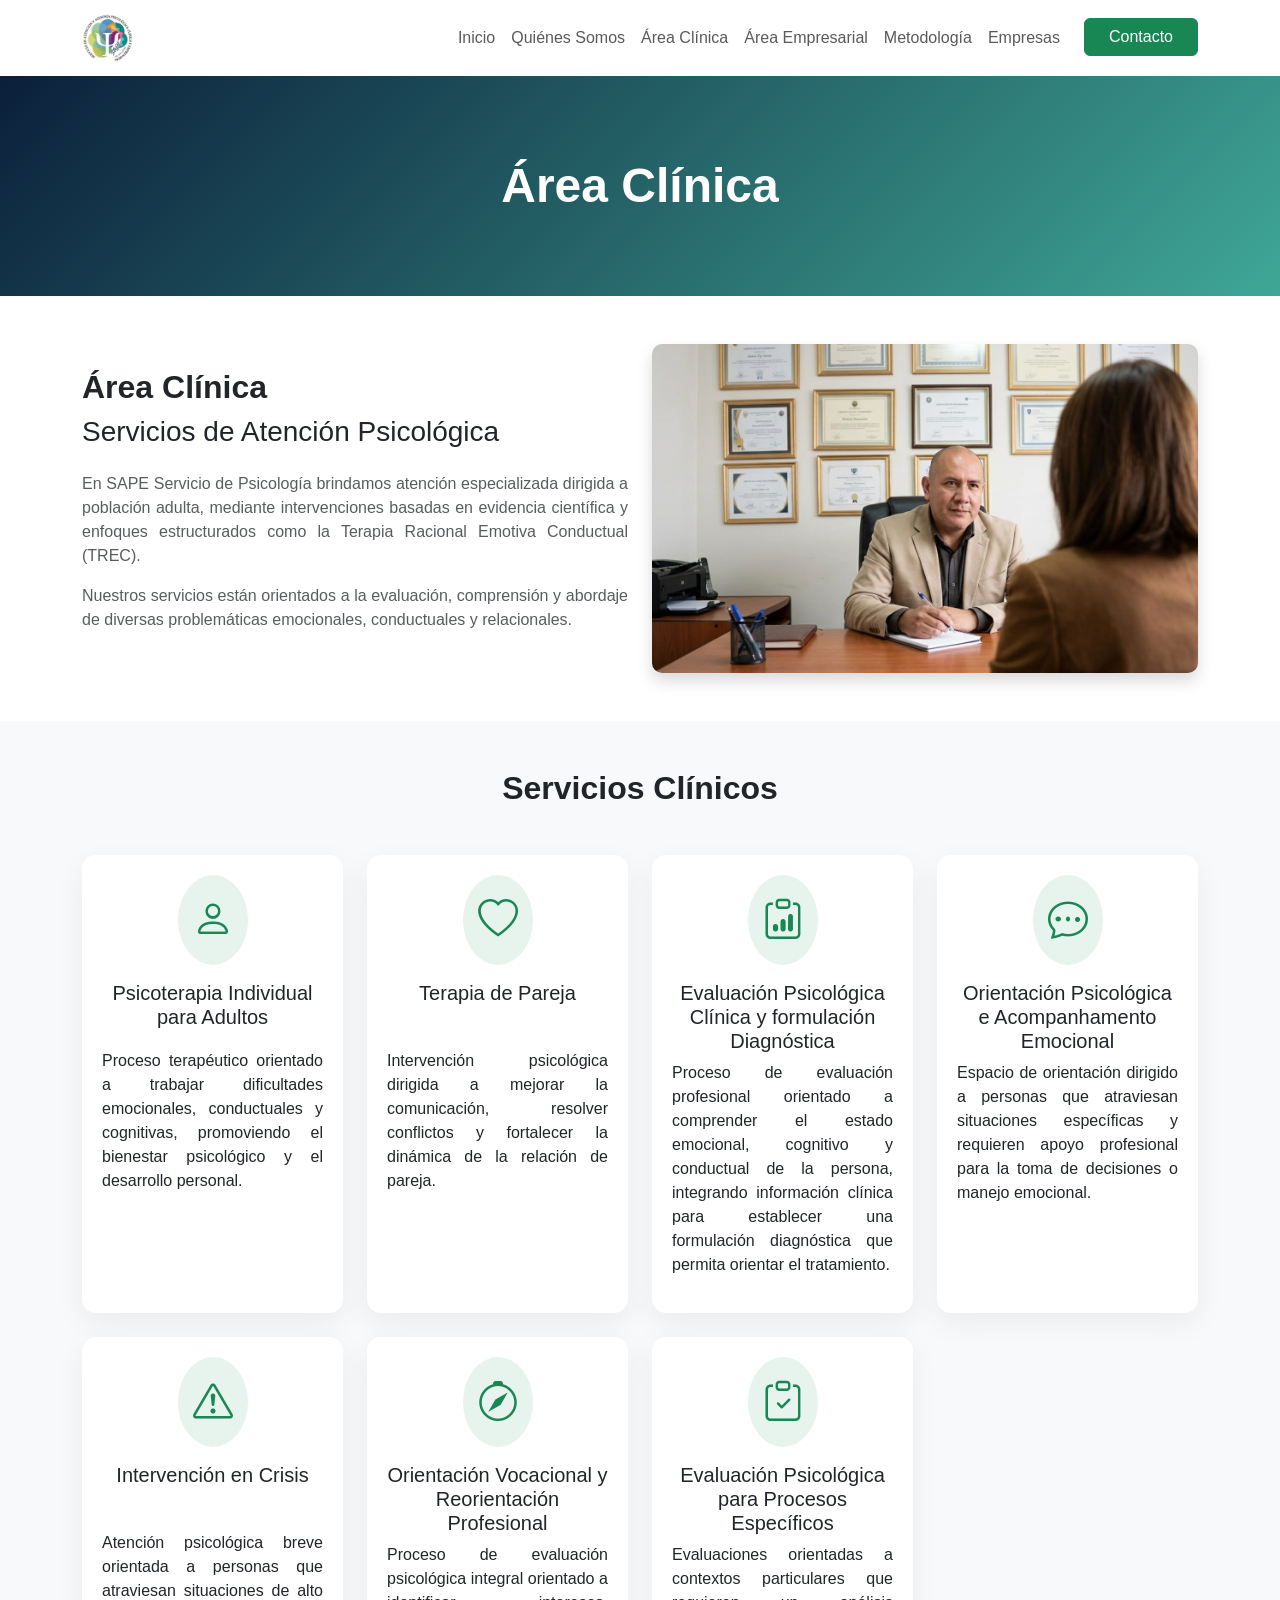
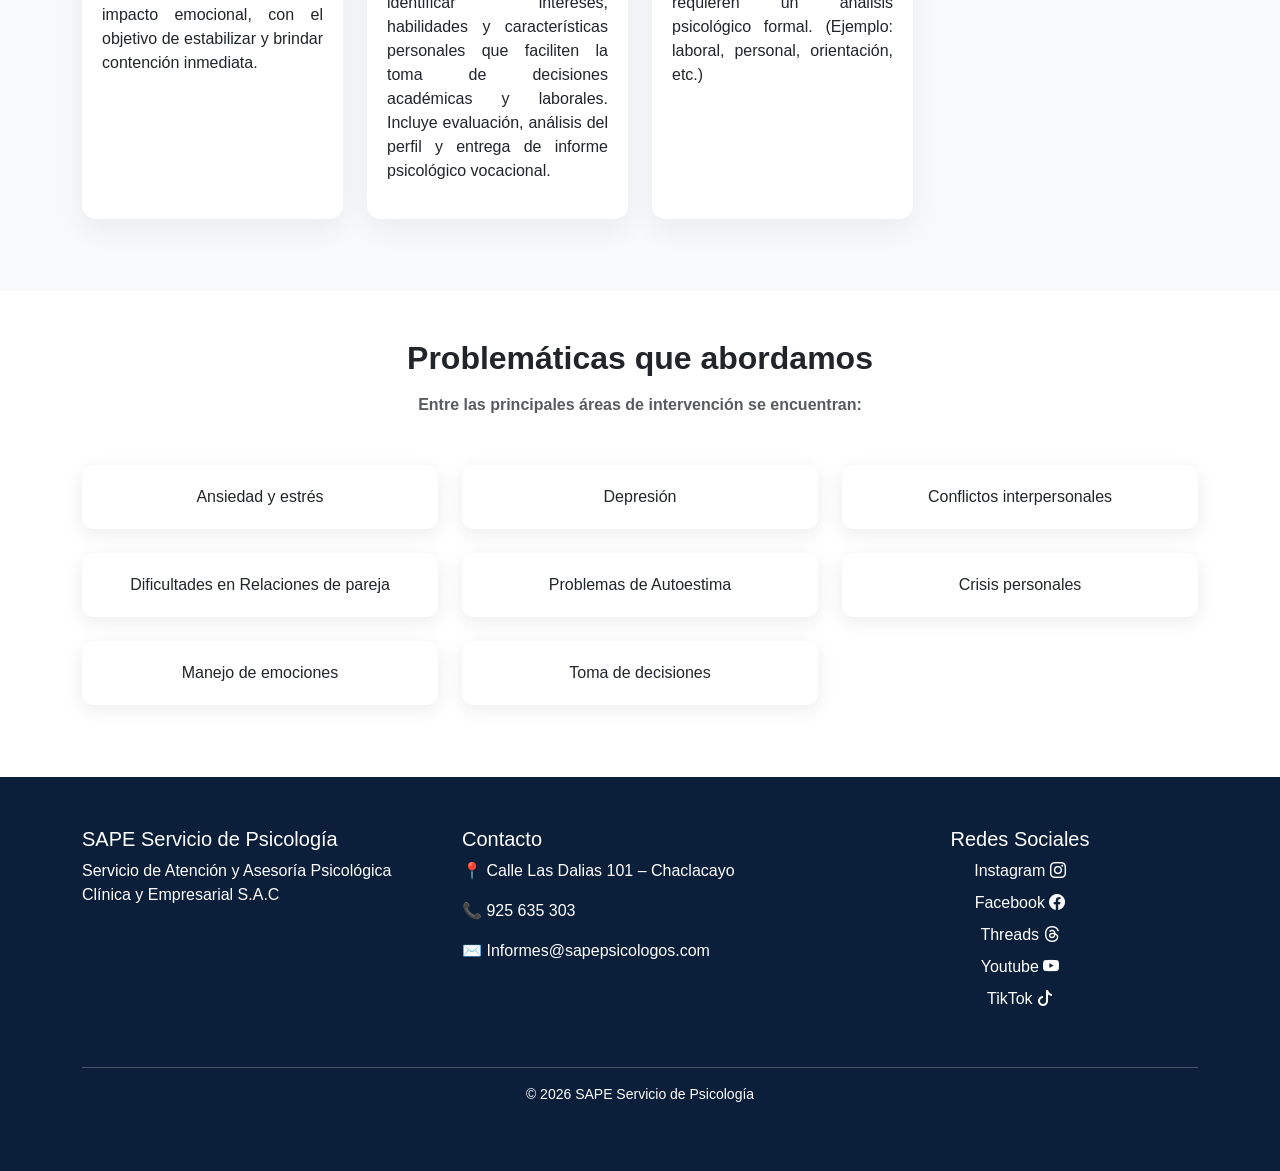
==== commit a2fed37f: "Cambio del correo electrónico en el footer" ====
--- a/area-clinica.html
+++ b/area-clinica.html
@@ -269,7 +269,7 @@
 
             <p>📞 925 635 303</p>
 
-            <p>✉️ sapepsicologos@gmail.com</p>
+            <p>✉️ Informes@sapepsicologos.com</p>
           </div>
 
           <div class="col-lg-4 text-center">
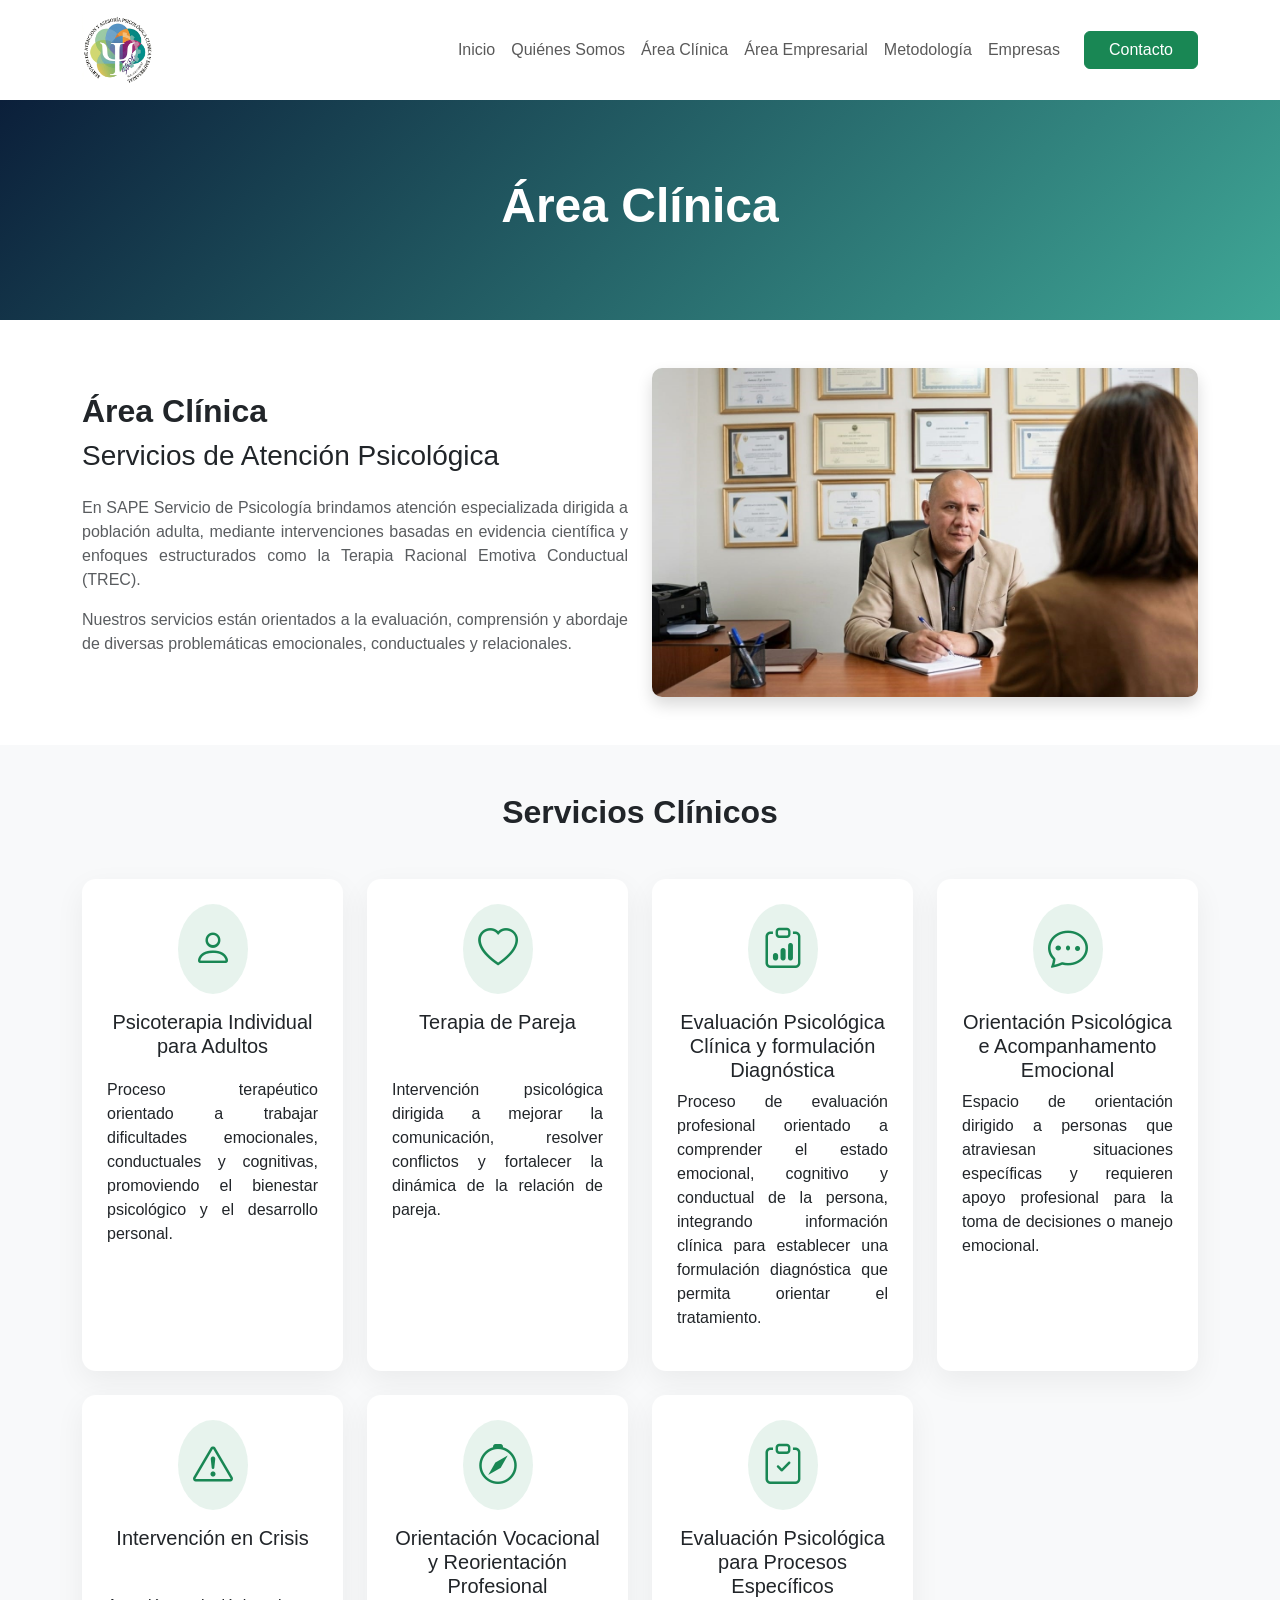
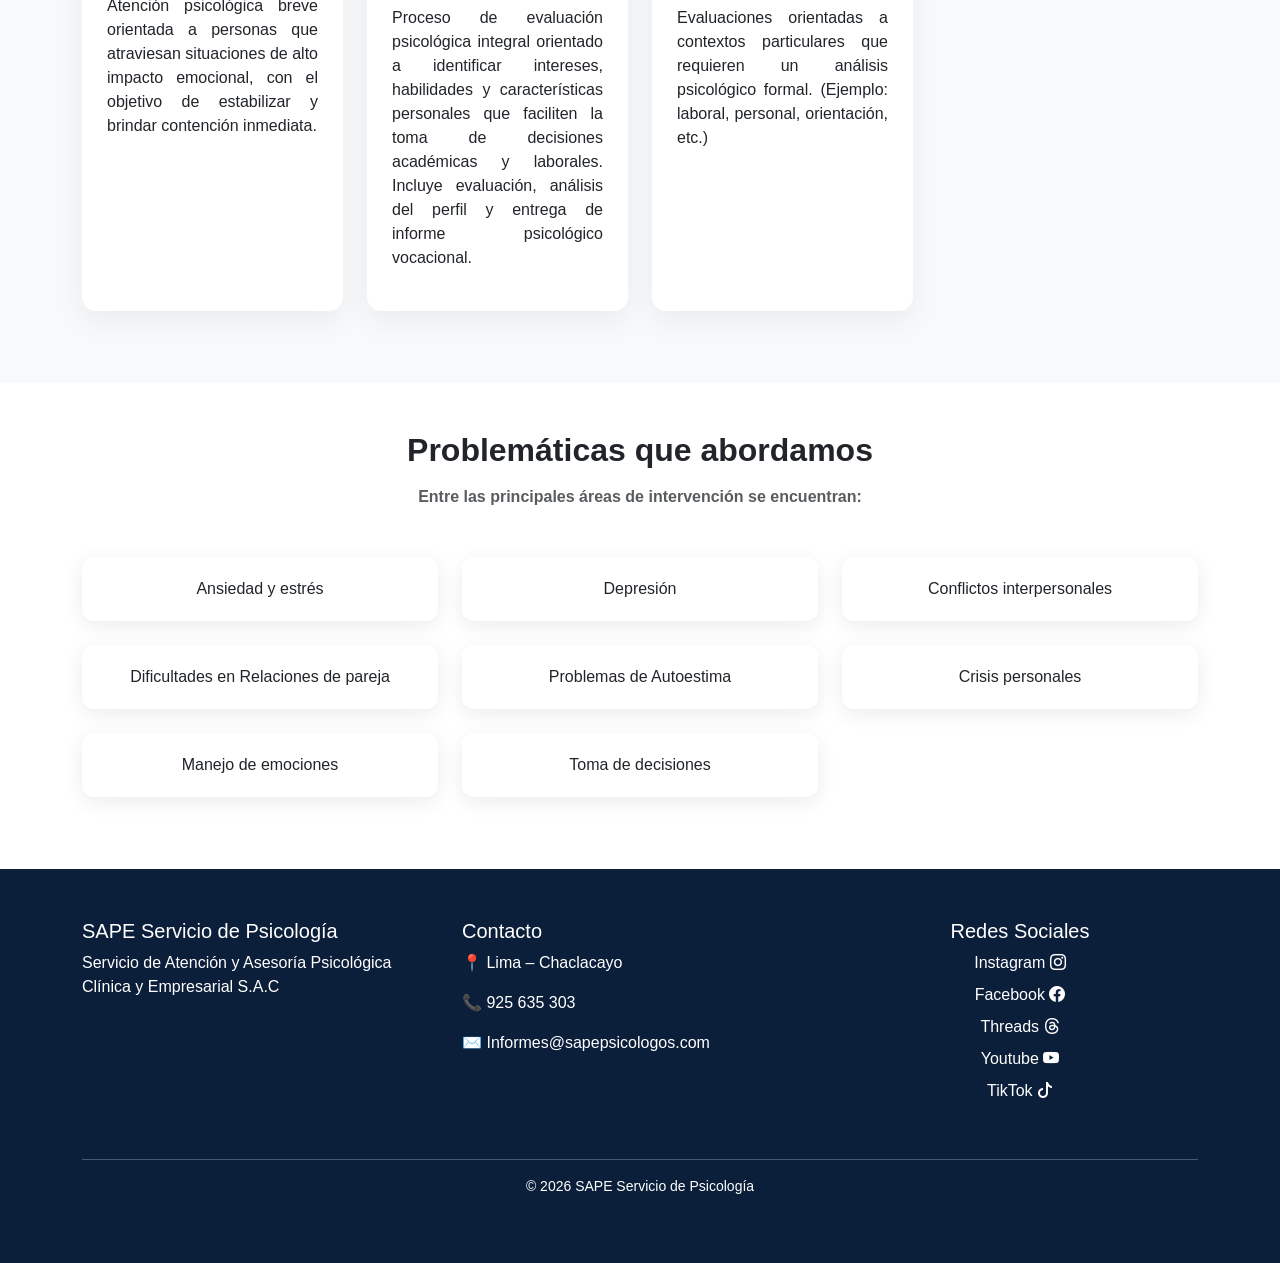
==== commit 4e0e41df: "Actualización de la dirección en todas los archivos de html" ====
--- a/area-clinica.html
+++ b/area-clinica.html
@@ -265,7 +265,7 @@
           <div class="col-lg-4">
             <h5>Contacto</h5>
 
-            <p>📍 Calle Las Dalias 101 – Chaclacayo</p>
+            <p>📍 Lima – Chaclacayo</p>
 
             <p>📞 925 635 303</p>
 
--- a/css/styles.css
+++ b/css/styles.css
@@ -1,4 +1,6 @@
+/* ============================= */
 /* RESET */
+/* ============================= */
 * {
   margin: 0;
   padding: 0;
@@ -11,23 +13,40 @@
   font-family: Arial, Helvetica, sans-serif;
 }
 
+/* ============================= */
 /* VARIABLES */
+/* ============================= */
 :root {
   --azul-principal: #0b1f3a;
   --verde-acento: #3fa796;
   --gris-claro: #f4f6f9;
 }
 
+/* ============================= */
 /* NAVBAR */
+/* ============================= */
 .logo-img {
-  height: 50px;
-  width: auto;
-  border-radius: 20%;
+  height: 70px;
+  
+}
+
+.logo-img:hover {
+  transform: scale(1.05);
 }
 
 .navbar {
+  padding: 10px 0;
   z-index: 1000;
   transition: all 0.3s ease;
+}
+
+.navbar .navbar-brand {
+  display: flex;
+  align-items: center;
+}
+
+.navbar-nav {
+  align-items: center;
 }
 
 .navbar.scrolled {
@@ -35,21 +54,21 @@
   box-shadow: 0 10px 20px rgba(0,0,0,0.08);
 }
 
+/* ============================= */
 /* HERO */
+/* ============================= */
 .hero {
   background: linear-gradient(135deg, #198754, #157347);
-  color: rgb(248, 246, 246);
+  color: #fff;
   padding: 100px 0;
-  min-height: auto;
   display: flex;
   align-items: center;
-  overflow: hidden;
-}
-
-.hero-img{
-    width:100%;
-    height: auto;
-    display: block;
+}
+
+.hero-img {
+  width: 100%;
+  height: auto;
+  display: block;
 }
 
 .hero-empresarial,
@@ -64,18 +83,18 @@
   color: white;
 }
 
-.hero-clinica h1{
-  margin:0;
-}
-
-/* IMAGES */
+/* ============================= */
+/* IMÁGENES */
+/* ============================= */
 .img-fluid {
   border-radius: 10px;
 }
 
+/* ============================= */
 /* SERVICES */
+/* ============================= */
 .service-card {
-  background:#fff ;
+  background: #fff;
   max-width: 350px;
   margin: auto;
   border-radius: 14px;
@@ -92,25 +111,26 @@
 
 .service-card p {
   text-align: justify;
-  text-justify: inter-word;
 }
 
 .service-card h5 {
-  min-height: 60px; /* evita que los títulos desordenen las cards */
+  min-height: 60px;
 }
 
 .service-card i {
   display: inline-block;
   padding: 15px;
   border-radius: 50%;
-  background-color: rgba(25, 135, 84, 0.1); /* verde suave */
+  background-color: rgba(25, 135, 84, 0.1);
 }
 
 .service-icon {
   font-size: 60px;
 }
 
+/* ============================= */
 /* CLIENT LOGOS */
+/* ============================= */
 .client-logo {
   max-width: 130px;
   margin: auto;
@@ -122,29 +142,30 @@
   transform: scale(1.08);
 }
 
+/* ============================= */
 /* BENEFITS */
+/* ============================= */
 .benefit-item {
   display: flex;
-  align-items:flex-start;
+  align-items: flex-start;
   gap: 15px;
   margin-bottom: 20px;
 }
 
 .benefit-icon {
   min-width: 50px;
-  width:50px;
   height: 50px;
-  font-size: 18px;
   background: #198754;
   color: white;
   display:flex;
   align-items: center;
   justify-content: center;
   border-radius: 50%;
-  flex-shrink: 0;
-}
-
+}
+
+/* ============================= */
 /* STATS */
+/* ============================= */
 .stats {
   background: #198754;
   color: white;
@@ -156,7 +177,9 @@
   font-weight: bold;
 }
 
+/* ============================= */
 /* TESTIMONIOS */
+/* ============================= */
 .testimonial-card {
   background: white;
   padding: 30px;
@@ -183,99 +206,9 @@
   font-weight: 600;
 }
 
-/* CTA */
-.cta {
-  background: var(--verde-acento);
-  color: white;
-  padding: 80px 0;
-}
-
-/* FOOTER (UNIFICADO) */
-.footer {
-  background: var(--azul-principal);
-  color: white;
-  padding: 50px 0;
-}
-
-.footer a {
-  color: white;
-  text-decoration: none;
-  display: block;
-  margin-bottom: 8px;
-}
-
-.footer a:hover {
-  color: var(--verde-acento);
-}
-
-/* ANIMACIÓN */
-.reveal {
-  opacity: 1;
-  transform: translateY(40px);
-  transition: 0.8s;
-}
-
-.reveal.active {
-  opacity: 1;
-  transform: translateY(0);
-}
-
-/* RESPONSIVE */
-@media (max-width: 768px) {
-
-  .logo-img {
-    height: 40px;
-  }
-
-  .hero {
-    padding: 60px 20px;
-    min-height: auto;
-    text-align: center;
-  }
-
-  .hero-img{
-    margin-top: 20px;
-  }
-
-  .hero h1 {
-    font-size: 28px;
-  }
-
-  .hero-clinica{
-    height: 180px;
-    padding:20px;
-  }
-
-  .hero-clinica h1{
-    font-size: 26px;
-  }
-
-  .about-grid {
-    grid-template-columns: 1fr;
-  }
-
-  .valores-grid {
-    grid-template-columns: 1fr;
-  }
-
-  .stats h2 {
-    font-size: 30px;
-  }
-  .reveal {
-    opacity: 1;
-    transform: none;
-  }
-
-.section{
-    position: relative;
-    z-index:1;
-  }
-}
-
-.texto-justificado {
-  text-align: justify;
-}
-
+/* ============================= */
+/* PROBLEMAS */
+/* ============================= */
 .problema-card {
   background: white;
   padding: 20px;
@@ -286,184 +219,43 @@
   transition: 0.3s;
 }
 
-.problema-card:hover {
+.problema-card:hover,
+.problema-card:active {
   transform: translateY(-5px);
   background-color:#157347;
   color: white;
-
-}
-
-/* RESET */
-* {
-  margin: 0;
-  padding: 0;
-  box-sizing: border-box;
-}
-
-html, body {
-  overflow-x: hidden;
-  width: 100%;
-  font-family: Arial, Helvetica, sans-serif;
-}
-
-/* VARIABLES */
-:root {
-  --azul-principal: #0b1f3a;
-  --verde-acento: #3fa796;
-  --gris-claro: #f4f6f9;
-}
-
-/* NAVBAR */
-.logo-img {
-  height: 50px;
-  width: auto;
-  border-radius: 20%;
-}
-
-.navbar {
-  z-index: 1000;
-  transition: all 0.3s ease;
-}
-
-.navbar.scrolled {
-  background: white;
-  box-shadow: 0 10px 20px rgba(0,0,0,0.08);
-}
-
-/* HERO */
-.hero {
-  background: linear-gradient(135deg, #198754, #157347);
-  color: rgb(248, 246, 246);
-  padding: 100px 0;
-  min-height: auto;
-  display: flex;
-  align-items: center;
-  overflow: hidden;
-}
-
-.hero-img{
-    width:100%;
-    height: auto;
-    display: block;
-}
-
-.hero-empresarial,
-.hero-quienes,
-.hero-clinica {
-  background: linear-gradient(135deg, #0b1f3a, #3fa796);
-  height: 220px;
-  display:flex;
-  align-items:center;
-  justify-content: center;
-  text-align: center;
-  color: white;
-}
-
-.hero-clinica h1{
-  margin:0;
-}
-
-/* IMAGES */
-.img-fluid {
-  border-radius: 10px;
-}
-
-/* SERVICES */
-.service-card {
-  max-width: 350px;
-  margin: auto;
-  border-radius: 14px;
-  box-shadow: 0 10px 30px rgba(0,0,0,0.06);
-  transition: 0.3s;
-  padding: 20px;
-}
-
-.service-card:hover {
-  transform: translateY(-8px);
-  box-shadow: 0 20px 50px rgba(0,0,0,0.12);
-}
-
-.service-icon {
-  font-size: 60px;
-}
-
-/* CLIENT LOGOS */
-.client-logo {
-  max-width: 130px;
-  margin: auto;
-  display: block;
-  transition: 0.3s;
-}
-
-.client-logo:hover {
-  transform: scale(1.08);
-}
-
-/* BENEFITS */
-.benefit-item {
-  display: flex;
-  gap: 15px;
-  margin-bottom: 20px;
-}
-
-.benefit-icon {
-  width: 40px;
-  height: 40px;
-  background: #198754;
-  color: white;
-  display: flex;
-  align-items: center;
-  justify-content: center;
-  border-radius: 50%;
-}
-
-/* STATS */
-.stats {
-  background: #198754;
-  color: white;
-  padding: 80px 0;
-}
-
-.stats h2 {
-  font-size: 40px;
-  font-weight: bold;
-}
-
-/* TESTIMONIOS */
-.testimonial-card {
-  background: white;
-  padding: 30px;
-  border-radius: 14px;
-  box-shadow: 0 10px 30px rgba(0,0,0,0.08);
-  transition: 0.3s;
-}
-
-.testimonial-card:hover {
-  transform: translateY(-8px);
-  box-shadow: 0 20px 50px rgba(0,0,0,0.15);
-}
-
-.testimonial-text {
-  font-style: italic;
-  color: #555;
-}
-
-.testimonial-stars {
-  color: #ffc107;
-}
-
-.testimonial-author {
-  font-weight: 600;
-}
-
+}
+
+/* ============================= */
+/* METODOLOGÍA */
+/* ============================= */
+.metodologia-img {
+  max-width: 100%;
+  height: auto;
+  border-radius: 12px;
+  max-height: 350px;
+  object-fit: cover;
+}
+
+/* ============================= */
+/* TEXTO */
+/* ============================= */
+.texto-justificado {
+  text-align: justify;
+}
+
+/* ============================= */
 /* CTA */
+/* ============================= */
 .cta {
   background: var(--verde-acento);
   color: white;
   padding: 80px 0;
 }
 
-/* FOOTER (UNIFICADO) */
+/* ============================= */
+/* FOOTER */
+/* ============================= */
 .footer {
   background: var(--azul-principal);
   color: white;
@@ -481,7 +273,9 @@
   color: var(--verde-acento);
 }
 
-/* ANIMACIÓN */
+/* ============================= */
+/* ANIMACIONES */
+/* ============================= */
 .reveal {
   opacity: 1;
   transform: translateY(40px);
@@ -493,20 +287,21 @@
   transform: translateY(0);
 }
 
+/* ============================= */
 /* RESPONSIVE */
+/* ============================= */
 @media (max-width: 768px) {
 
   .logo-img {
-    height: 40px;
+    height: 55px;
   }
 
   .hero {
     padding: 60px 20px;
-    min-height: auto;
     text-align: center;
   }
 
-  .hero-img{
+  .hero-img {
     margin-top: 20px;
   }
 
@@ -514,66 +309,25 @@
     font-size: 28px;
   }
 
-  .hero-clinica{
+  .hero-clinica {
     height: 180px;
     padding:20px;
   }
 
-  .hero-clinica h1{
+  .hero-clinica h1 {
     font-size: 26px;
-  }
-
-  .about-grid {
-    grid-template-columns: 1fr;
-  }
-
-  .valores-grid {
-    grid-template-columns: 1fr;
   }
 
   .stats h2 {
     font-size: 30px;
   }
+
   .reveal {
-    opacity: 1;
     transform: none;
-  }
-
-.section{
-    position: relative;
-    z-index:1;
   }
 
   .problema-card {
     margin-bottom: 15px;
     font-size: 15px;
-    padding: 18px;
-  }
-
-}
-
-.texto-justificado {
-  text-align: justify;
-}
-
-.problema-card {
-  background: white;
-  padding: 20px;
-  text-align: center;
-  border-radius: 12px;
-  box-shadow: 0 5px 20px rgba(0,0,0,0.08);
-  font-weight: 500;
-  transition: 0.3s;
-}
-
-.problema-card:hover {
-  transform: translateY(-5px);
-  background-color:#157347;
-  color: white;
-
-}
-.problema-card:active {
-  transform: translateY(-5px);
-  background-color: #157347;
-  color: white;
+  }
 }
